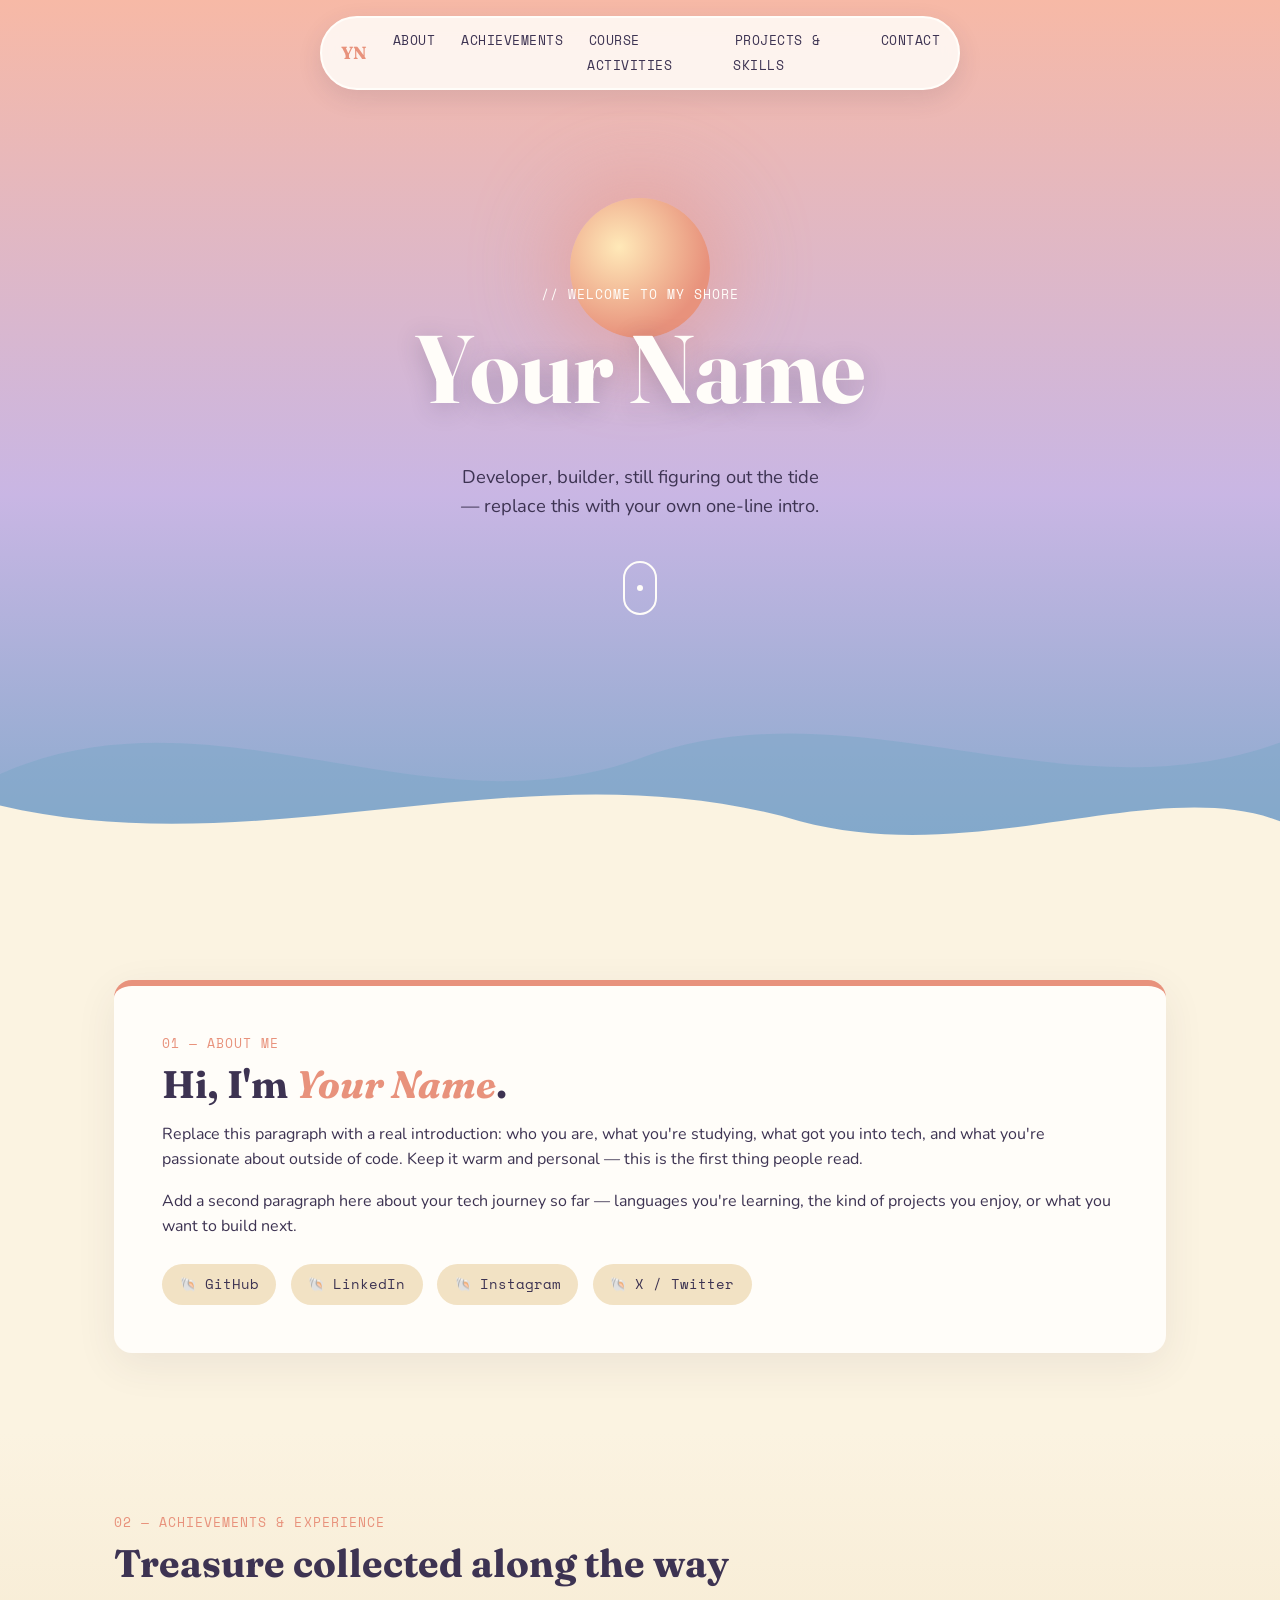
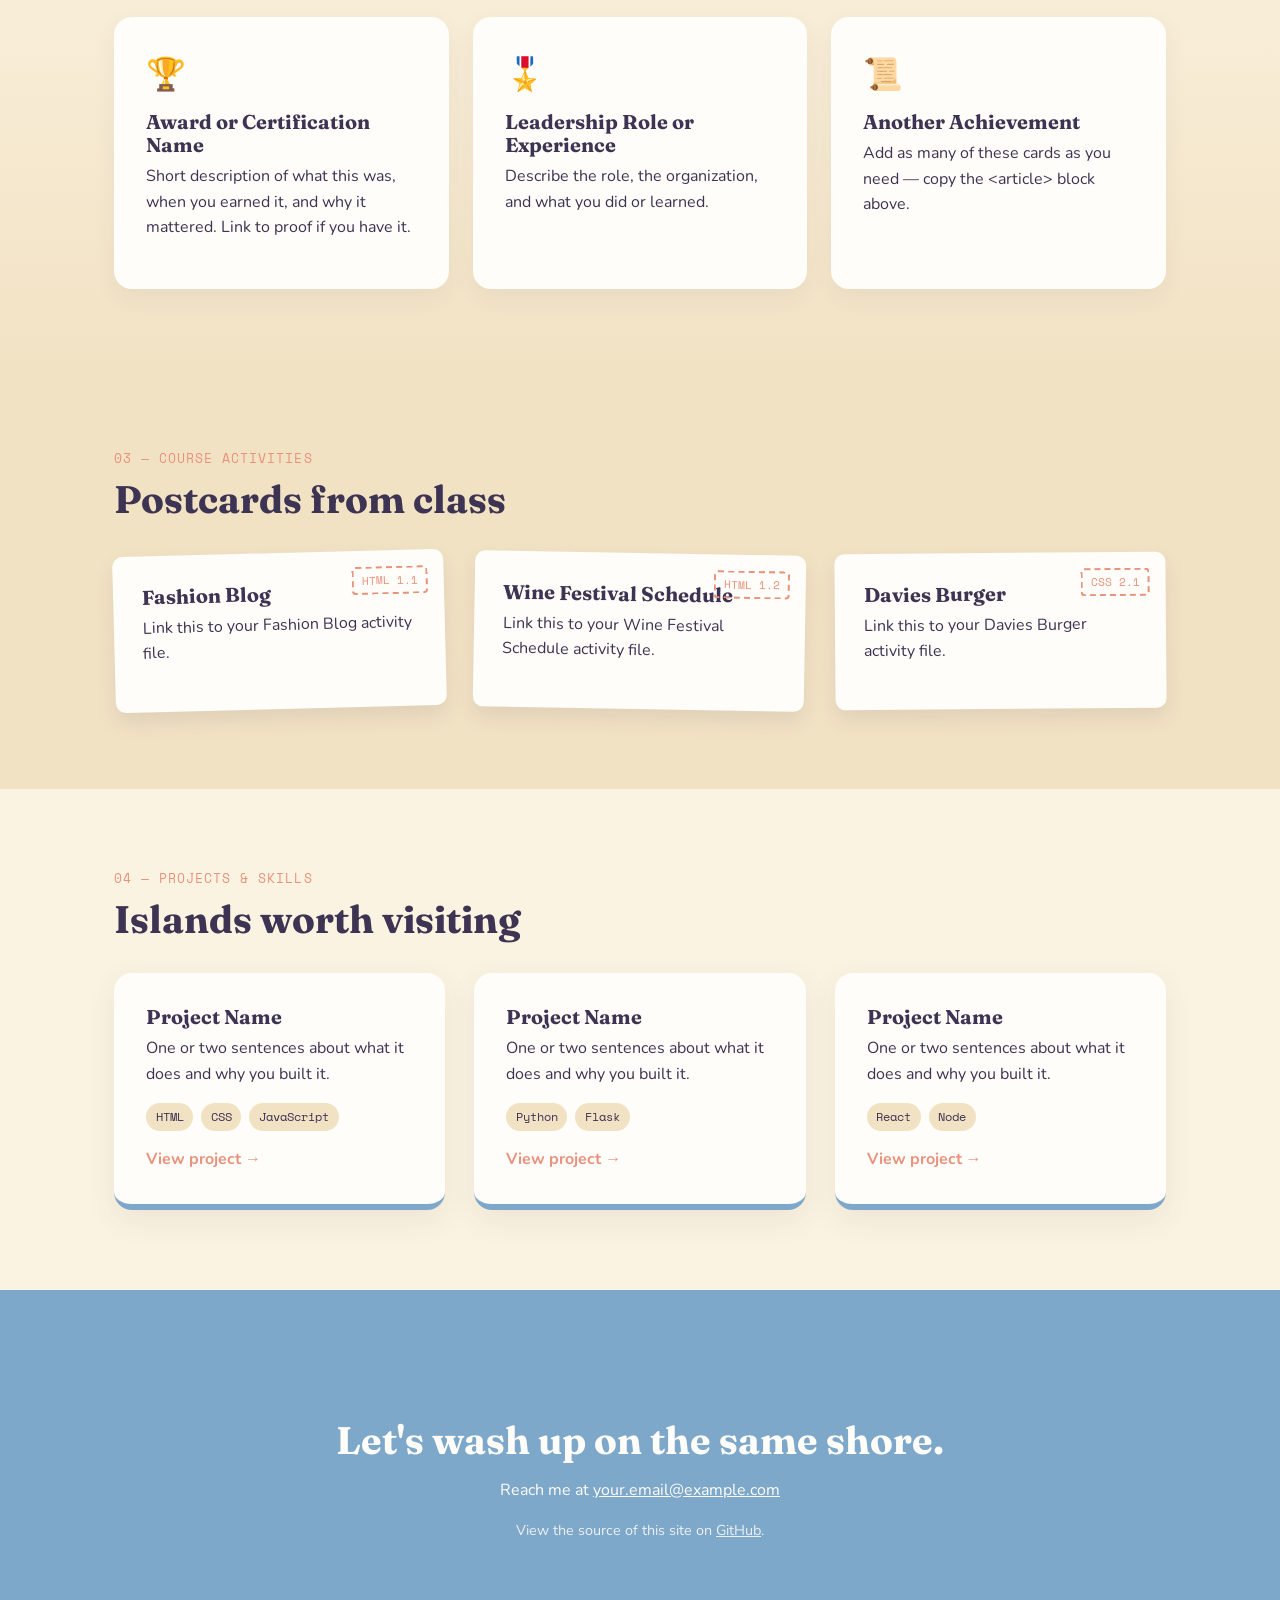
==== Portfolio/index.html @ a351624a "Portfolio" ====
<!DOCTYPE html>
<html lang="en">
<head>
<meta charset="UTF-8">
<meta name="viewport" content="width=device-width, initial-scale=1.0">
<title>Your Name — Portfolio</title>
<link rel="preconnect" href="https://fonts.googleapis.com">
<link rel="preconnect" href="https://fonts.gstatic.com" crossorigin>
<link href="https://fonts.googleapis.com/css2?family=Fraunces:ital,opsz,wght@0,9..144,400;0,9..144,600;0,9..144,700;1,9..144,500&family=Nunito:wght@400;600;700&family=Space+Mono:wght@400;700&display=swap" rel="stylesheet">
<link rel="stylesheet" href="style.css">
</head>
<body>

  <!-- ===== NAV ===== -->
  <nav class="lifebuoy-nav" aria-label="Main navigation">
    <a href="#hero" class="nav-logo">YN</a>
    <button class="nav-toggle" id="navToggle" aria-expanded="false" aria-controls="navLinks" aria-label="Toggle menu">
      <span></span><span></span><span></span>
    </button>
    <ul class="nav-links" id="navLinks">
      <li><a href="#about">About</a></li>
      <li><a href="#achievements">Achievements</a></li>
      <li><a href="#activities">Course Activities</a></li>
      <li><a href="#projects">Projects &amp; Skills</a></li>
      <li><a href="#contact">Contact</a></li>
    </ul>
  </nav>

  <!-- ===== HERO ===== -->
  <header id="hero" class="hero">
    <div class="sky-layer"></div>
    <svg class="horizon horizon--far" viewBox="0 0 1440 200" preserveAspectRatio="none" aria-hidden="true">
      <path d="M0,120 C240,60 480,160 720,110 C960,60 1200,150 1440,100 L1440,200 L0,200 Z"></path>
    </svg>
    <svg class="horizon horizon--near" viewBox="0 0 1440 200" preserveAspectRatio="none" aria-hidden="true">
      <path d="M0,140 C300,180 600,100 900,150 C1100,180 1300,120 1440,150 L1440,200 L0,200 Z"></path>
    </svg>
    <div class="sun"></div>
    <div class="hero-content">
      <p class="eyebrow">// welcome to my shore</p>
      <h1 class="hero-title">Your Name</h1>
      <p class="hero-tagline">Developer, builder, still figuring out the tide — replace this with your own one-line intro.</p>
      <a href="#about" class="scroll-cue" aria-label="Scroll to About section">
        <span class="scroll-cue-dot"></span>
      </a>
    </div>
  </header>

  <main>

    <!-- ===== ABOUT ===== -->
    <section id="about" class="section section--hut">
      <div class="section-inner about-grid">
        <div class="hut-card">
          <p class="eyebrow">01 — About Me</p>
          <h2>Hi, I'm <span class="highlight">Your Name</span>.</h2>
          <p>
            Replace this paragraph with a real introduction: who you are, what you're
            studying, what got you into tech, and what you're passionate about outside
            of code. Keep it warm and personal — this is the first thing people read.
          </p>
          <p>
            Add a second paragraph here about your tech journey so far — languages
            you're learning, the kind of projects you enjoy, or what you want to build next.
          </p>
          <div class="shell-links">
            <a href="https://github.com/your-username" class="shell-link" target="_blank" rel="noopener">
              <span class="shell-icon">🐚</span> GitHub
            </a>
            <a href="https://linkedin.com/in/your-username" class="shell-link" target="_blank" rel="noopener">
              <span class="shell-icon">🐚</span> LinkedIn
            </a>
            <a href="#" class="shell-link" target="_blank" rel="noopener">
              <span class="shell-icon">🐚</span> Instagram
            </a>
            <a href="#" class="shell-link" target="_blank" rel="noopener">
              <span class="shell-icon">🐚</span> X / Twitter
            </a>
          </div>
        </div>
      </div>
    </section>

    <!-- ===== ACHIEVEMENTS ===== -->
    <section id="achievements" class="section section--chest">
      <div class="section-inner">
        <p class="eyebrow">02 — Achievements &amp; Experience</p>
        <h2>Treasure collected along the way</h2>
        <div class="chest-grid">
          <article class="chest-card">
            <span class="chest-icon">🏆</span>
            <h3>Award or Certification Name</h3>
            <p>Short description of what this was, when you earned it, and why it mattered. Link to proof if you have it.</p>
          </article>
          <article class="chest-card">
            <span class="chest-icon">🎖️</span>
            <h3>Leadership Role or Experience</h3>
            <p>Describe the role, the organization, and what you did or learned.</p>
          </article>
          <article class="chest-card">
            <span class="chest-icon">📜</span>
            <h3>Another Achievement</h3>
            <p>Add as many of these cards as you need — copy the &lt;article&gt; block above.</p>
          </article>
        </div>
      </div>
    </section>

    <!-- ===== COURSE ACTIVITIES ===== -->
    <section id="activities" class="section section--postcards">
      <div class="section-inner">
        <p class="eyebrow">03 — Course Activities</p>
        <h2>Postcards from class</h2>
        <div class="postcard-row">
          <a href="#" class="postcard">
            <span class="postcard-stamp">HTML 1.1</span>
            <h3>Fashion Blog</h3>
            <p>Link this to your Fashion Blog activity file.</p>
          </a>
          <a href="#" class="postcard">
            <span class="postcard-stamp">HTML 1.2</span>
            <h3>Wine Festival Schedule</h3>
            <p>Link this to your Wine Festival Schedule activity file.</p>
          </a>
          <a href="#" class="postcard">
            <span class="postcard-stamp">CSS 2.1</span>
            <h3>Davies Burger</h3>
            <p>Link this to your Davies Burger activity file.</p>
          </a>
        </div>
      </div>
    </section>

    <!-- ===== PROJECTS & SKILLS ===== -->
    <section id="projects" class="section section--islands">
      <div class="section-inner">
        <p class="eyebrow">04 — Projects &amp; Skills</p>
        <h2>Islands worth visiting</h2>
        <div class="island-grid">
          <article class="island-card">
            <h3>Project Name</h3>
            <p>One or two sentences about what it does and why you built it.</p>
            <div class="skill-tags">
              <span>HTML</span><span>CSS</span><span>JavaScript</span>
            </div>
            <a href="#" class="island-link">View project →</a>
          </article>
          <article class="island-card">
            <h3>Project Name</h3>
            <p>One or two sentences about what it does and why you built it.</p>
            <div class="skill-tags">
              <span>Python</span><span>Flask</span>
            </div>
            <a href="#" class="island-link">View project →</a>
          </article>
          <article class="island-card">
            <h3>Project Name</h3>
            <p>One or two sentences about what it does and why you built it.</p>
            <div class="skill-tags">
              <span>React</span><span>Node</span>
            </div>
            <a href="#" class="island-link">View project →</a>
          </article>
        </div>
      </div>
    </section>

  </main>

  <!-- ===== FOOTER / CONTACT ===== -->
  <footer id="contact" class="shoreline">
    <svg class="horizon horizon--foot" viewBox="0 0 1440 200" preserveAspectRatio="none" aria-hidden="true">
      <path d="M0,80 C300,140 700,40 1000,90 C1200,120 1300,70 1440,90 L1440,200 L0,200 Z"></path>
    </svg>
    <div class="shoreline-content">
      <h2>Let's wash up on the same shore.</h2>
      <p>Reach me at <a href="mailto:your.email@example.com">your.email@example.com</a></p>
      <p class="repo-note">
        View the source of this site on
        <a href="https://github.com/your-username/your-username.github.io" target="_blank" rel="noopener">GitHub</a>.
      </p>
    </div>
  </footer>

  <script src="script.js"></script>
</body>
</html>
---- Portfolio/style.css ----
/* ===================================================
   TOKENS
=================================================== */
:root {
    --peach: #F7B9A6;
    --lavender: #C9B6E4;
    --blue: #7EA8C9;
    --plum: #3D3352;
    --sand: #F2E2C4;
    --sand-light: #FBF3E1;
    --coral: #E8927C;
    --white: #FFFDF9;
  
    --font-display: "Fraunces", serif;
    --font-body: "Nunito", sans-serif;
    --font-mono: "Space Mono", monospace;
  
    --radius: 18px;
    --max-width: 1100px;
  }
  
  * { box-sizing: border-box; }
  
  html { scroll-behavior: smooth; }
  
  @media (prefers-reduced-motion: reduce) {
    html { scroll-behavior: auto; }
    * { animation-duration: 0.01ms !important; animation-iteration-count: 1 !important; transition-duration: 0.01ms !important; }
  }
  
  body {
    margin: 0;
    font-family: var(--font-body);
    color: var(--plum);
    background: var(--sand-light);
    line-height: 1.6;
  }
  
  h1, h2, h3 {
    font-family: var(--font-display);
    margin: 0 0 0.4em;
    line-height: 1.15;
  }
  
  h2 { font-size: clamp(1.8rem, 3vw, 2.6rem); }
  h3 { font-size: 1.25rem; }
  
  p { margin: 0 0 1em; }
  
  a { color: inherit; text-decoration: none; }
  
  .eyebrow {
    font-family: var(--font-mono);
    font-size: 0.8rem;
    letter-spacing: 0.08em;
    text-transform: uppercase;
    color: var(--coral);
    margin-bottom: 0.6em;
  }
  
  .section-inner {
    max-width: var(--max-width);
    margin: 0 auto;
    padding: 5rem 1.5rem;
  }
  
  .highlight { color: var(--coral); font-style: italic; }
  
  /* ===================================================
     NAV — the "lifebuoy"
  =================================================== */
  .lifebuoy-nav {
    position: fixed;
    top: 1rem;
    left: 50%;
    transform: translateX(-50%);
    z-index: 100;
    display: flex;
    align-items: center;
    gap: 1.5rem;
    background: rgba(255, 253, 249, 0.85);
    backdrop-filter: blur(8px);
    border: 2px solid var(--white);
    border-radius: 999px;
    padding: 0.6rem 1rem 0.6rem 1.2rem;
    box-shadow: 0 8px 24px rgba(61, 51, 82, 0.12);
  }
  
  .nav-logo {
    font-family: var(--font-display);
    font-weight: 700;
    color: var(--coral);
    font-size: 1.1rem;
  }
  
  .nav-links {
    list-style: none;
    display: flex;
    gap: 1.4rem;
    margin: 0;
    padding: 0;
  }
  
  .nav-links a {
    font-family: var(--font-mono);
    font-size: 0.82rem;
    text-transform: uppercase;
    letter-spacing: 0.04em;
    padding: 0.3rem 0.1rem;
    border-bottom: 2px solid transparent;
    transition: border-color 0.2s ease, color 0.2s ease;
  }
  
  .nav-links a:hover,
  .nav-links a:focus-visible {
    color: var(--coral);
    border-color: var(--coral);
  }
  
  .nav-toggle {
    display: none;
    flex-direction: column;
    gap: 4px;
    background: none;
    border: none;
    cursor: pointer;
    padding: 6px;
  }
  
  .nav-toggle span {
    width: 20px;
    height: 2px;
    background: var(--plum);
    border-radius: 2px;
  }
  
  /* ===================================================
     HERO — sunset sky
  =================================================== */
  .hero {
    position: relative;
    min-height: 100vh;
    display: flex;
    align-items: center;
    justify-content: center;
    overflow: hidden;
  }
  
  .sky-layer {
    position: absolute;
    inset: 0;
    background: linear-gradient(
      to bottom,
      var(--peach) 0%,
      var(--lavender) 55%,
      var(--blue) 100%
    );
    background-attachment: fixed;
    z-index: -3;
  }
  
  .sun {
    position: absolute;
    top: 22%;
    left: 50%;
    transform: translateX(-50%);
    width: 140px;
    height: 140px;
    border-radius: 50%;
    background: radial-gradient(circle at 35% 35%, #FFE9B8, var(--coral) 70%);
    box-shadow: 0 0 80px 20px rgba(232, 146, 124, 0.45);
    z-index: -2;
  }
  
  .horizon {
    position: absolute;
    bottom: 0;
    left: 0;
    width: 100%;
    height: 35%;
    z-index: -1;
  }
  
  .horizon--far path { fill: rgba(126, 168, 201, 0.55); }
  .horizon--near path { fill: var(--sand-light); }
  
  .hero-content {
    position: relative;
    z-index: 1;
    text-align: center;
    padding: 0 1.5rem;
  }
  
  .hero-title {
    font-size: clamp(3rem, 9vw, 6rem);
    color: var(--white);
    text-shadow: 0 4px 24px rgba(61, 51, 82, 0.25);
  }
  
  .hero-tagline {
    font-size: 1.15rem;
    max-width: 34ch;
    margin: 0 auto 2.5rem;
    color: var(--plum);
  }
  
  .hero .eyebrow { color: var(--white); }
  
  .scroll-cue {
    display: inline-flex;
    align-items: center;
    justify-content: center;
    width: 34px;
    height: 54px;
    border: 2px solid var(--white);
    border-radius: 999px;
  }
  
  .scroll-cue-dot {
    width: 6px;
    height: 6px;
    background: var(--white);
    border-radius: 50%;
    animation: bob 1.8s ease-in-out infinite;
  }
  
  @keyframes bob {
    0%, 100% { transform: translateY(-10px); opacity: 1; }
    50% { transform: translateY(10px); opacity: 0.4; }
  }
  
  /* ===================================================
     ABOUT — beach hut
  =================================================== */
  .section--hut { background: var(--sand-light); }
  
  .hut-card {
    background: var(--white);
    border-radius: var(--radius);
    padding: 3rem;
    box-shadow: 0 12px 40px rgba(61, 51, 82, 0.08);
    border-top: 6px solid var(--coral);
  }
  
  .shell-links {
    display: flex;
    flex-wrap: wrap;
    gap: 0.9rem;
    margin-top: 1.5rem;
  }
  
  .shell-link {
    display: inline-flex;
    align-items: center;
    gap: 0.5rem;
    background: var(--sand);
    padding: 0.6rem 1.1rem;
    border-radius: 999px;
    font-family: var(--font-mono);
    font-size: 0.85rem;
    transition: transform 0.2s ease, background 0.2s ease;
  }
  
  .shell-link:hover,
  .shell-link:focus-visible {
    background: var(--peach);
    transform: translateY(-3px) rotate(-2deg);
  }
  
  /* ===================================================
     ACHIEVEMENTS — treasure chest
  =================================================== */
  .section--chest {
    background: linear-gradient(to bottom, var(--sand-light), var(--sand));
  }
  
  .chest-grid {
    display: grid;
    grid-template-columns: repeat(auto-fit, minmax(240px, 1fr));
    gap: 1.5rem;
    margin-top: 2rem;
  }
  
  .chest-card {
    background: var(--white);
    border-radius: var(--radius);
    padding: 2rem;
    text-align: left;
    box-shadow: 0 8px 24px rgba(61, 51, 82, 0.06);
    transition: transform 0.25s ease, box-shadow 0.25s ease;
  }
  
  .chest-card:hover {
    transform: translateY(-6px);
    box-shadow: 0 16px 32px rgba(61, 51, 82, 0.12);
  }
  
  .chest-icon { font-size: 2rem; display: block; margin-bottom: 0.6rem; }
  
  /* ===================================================
     COURSE ACTIVITIES — postcards
  =================================================== */
  .section--postcards { background: var(--sand); }
  
  .postcard-row {
    display: grid;
    grid-template-columns: repeat(auto-fit, minmax(220px, 1fr));
    gap: 1.8rem;
    margin-top: 2rem;
  }
  
  .postcard {
    position: relative;
    display: block;
    background: var(--white);
    border-radius: 10px;
    padding: 1.8rem;
    box-shadow: 0 10px 20px rgba(61, 51, 82, 0.1);
    transform: rotate(-1.5deg);
    transition: transform 0.25s ease;
  }
  
  .postcard:nth-child(2) { transform: rotate(1deg); }
  .postcard:nth-child(3) { transform: rotate(-0.5deg); }
  
  .postcard:hover,
  .postcard:focus-visible {
    transform: rotate(0deg) translateY(-4px);
  }
  
  .postcard-stamp {
    position: absolute;
    top: 1rem;
    right: 1rem;
    font-family: var(--font-mono);
    font-size: 0.7rem;
    border: 2px dashed var(--coral);
    color: var(--coral);
    padding: 0.2rem 0.5rem;
    border-radius: 4px;
  }
  
  /* ===================================================
     PROJECTS — islands
  =================================================== */
  .section--islands { background: var(--sand-light); }
  
  .island-grid {
    display: grid;
    grid-template-columns: repeat(auto-fit, minmax(260px, 1fr));
    gap: 1.8rem;
    margin-top: 2rem;
  }
  
  .island-card {
    background: var(--white);
    border-radius: 50% / 12%;
    border-radius: var(--radius);
    padding: 2rem;
    box-shadow: 0 10px 30px rgba(61, 51, 82, 0.08);
    border-bottom: 6px solid var(--blue);
  }
  
  .skill-tags {
    display: flex;
    flex-wrap: wrap;
    gap: 0.5rem;
    margin-bottom: 1rem;
  }
  
  .skill-tags span {
    font-family: var(--font-mono);
    font-size: 0.75rem;
    background: var(--sand);
    padding: 0.25rem 0.6rem;
    border-radius: 999px;
  }
  
  .island-link {
    font-weight: 700;
    color: var(--coral);
  }
  
  /* ===================================================
     FOOTER — shoreline
  =================================================== */
  .shoreline {
    position: relative;
    background: var(--blue);
    color: var(--white);
    padding-top: 6rem;
    text-align: center;
    overflow: hidden;
  }
  
  .horizon--foot path { fill: var(--sand-light); }
  .horizon--foot { top: 0; bottom: auto; height: 30%; }
  
  .shoreline-content {
    position: relative;
    z-index: 1;
    padding: 2rem 1.5rem 4rem;
  }
  
  .shoreline a { text-decoration: underline; }
  
  .repo-note { font-size: 0.9rem; opacity: 0.85; }
  
  /* ===================================================
     RESPONSIVE
  =================================================== */
  @media (max-width: 720px) {
    .nav-toggle { display: flex; }
  
    .nav-links {
      position: absolute;
      top: calc(100% + 0.8rem);
      right: 0;
      background: var(--white);
      flex-direction: column;
      gap: 0;
      border-radius: 14px;
      box-shadow: 0 12px 30px rgba(61, 51, 82, 0.15);
      overflow: hidden;
      max-height: 0;
      transition: max-height 0.3s ease;
    }
  
    .nav-links.open { max-height: 400px; }
  
    .nav-links li { width: 100%; }
  
    .nav-links a {
      display: block;
      padding: 0.9rem 1.4rem;
      border-bottom: 1px solid var(--sand);
    }
  
    .hut-card { padding: 2rem; }
  
    .section-inner { padding: 3.5rem 1.2rem; }
  }
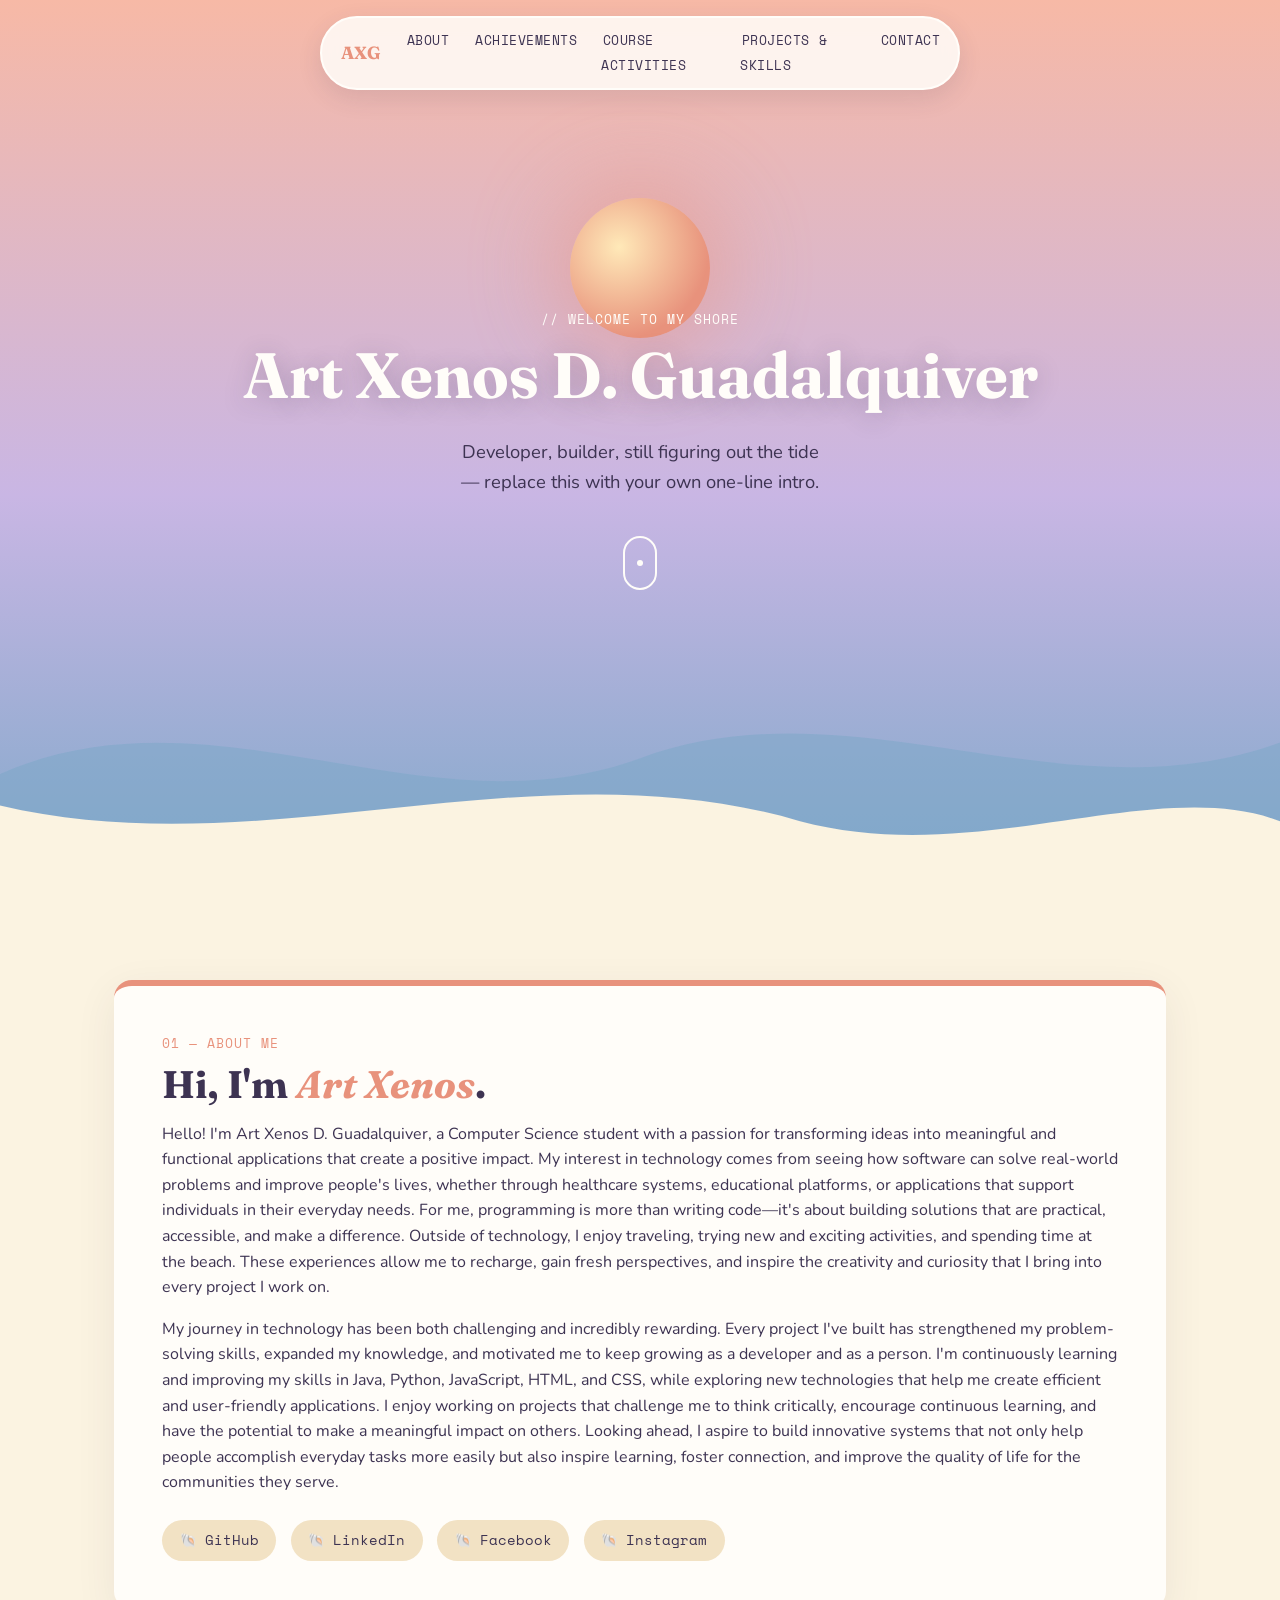
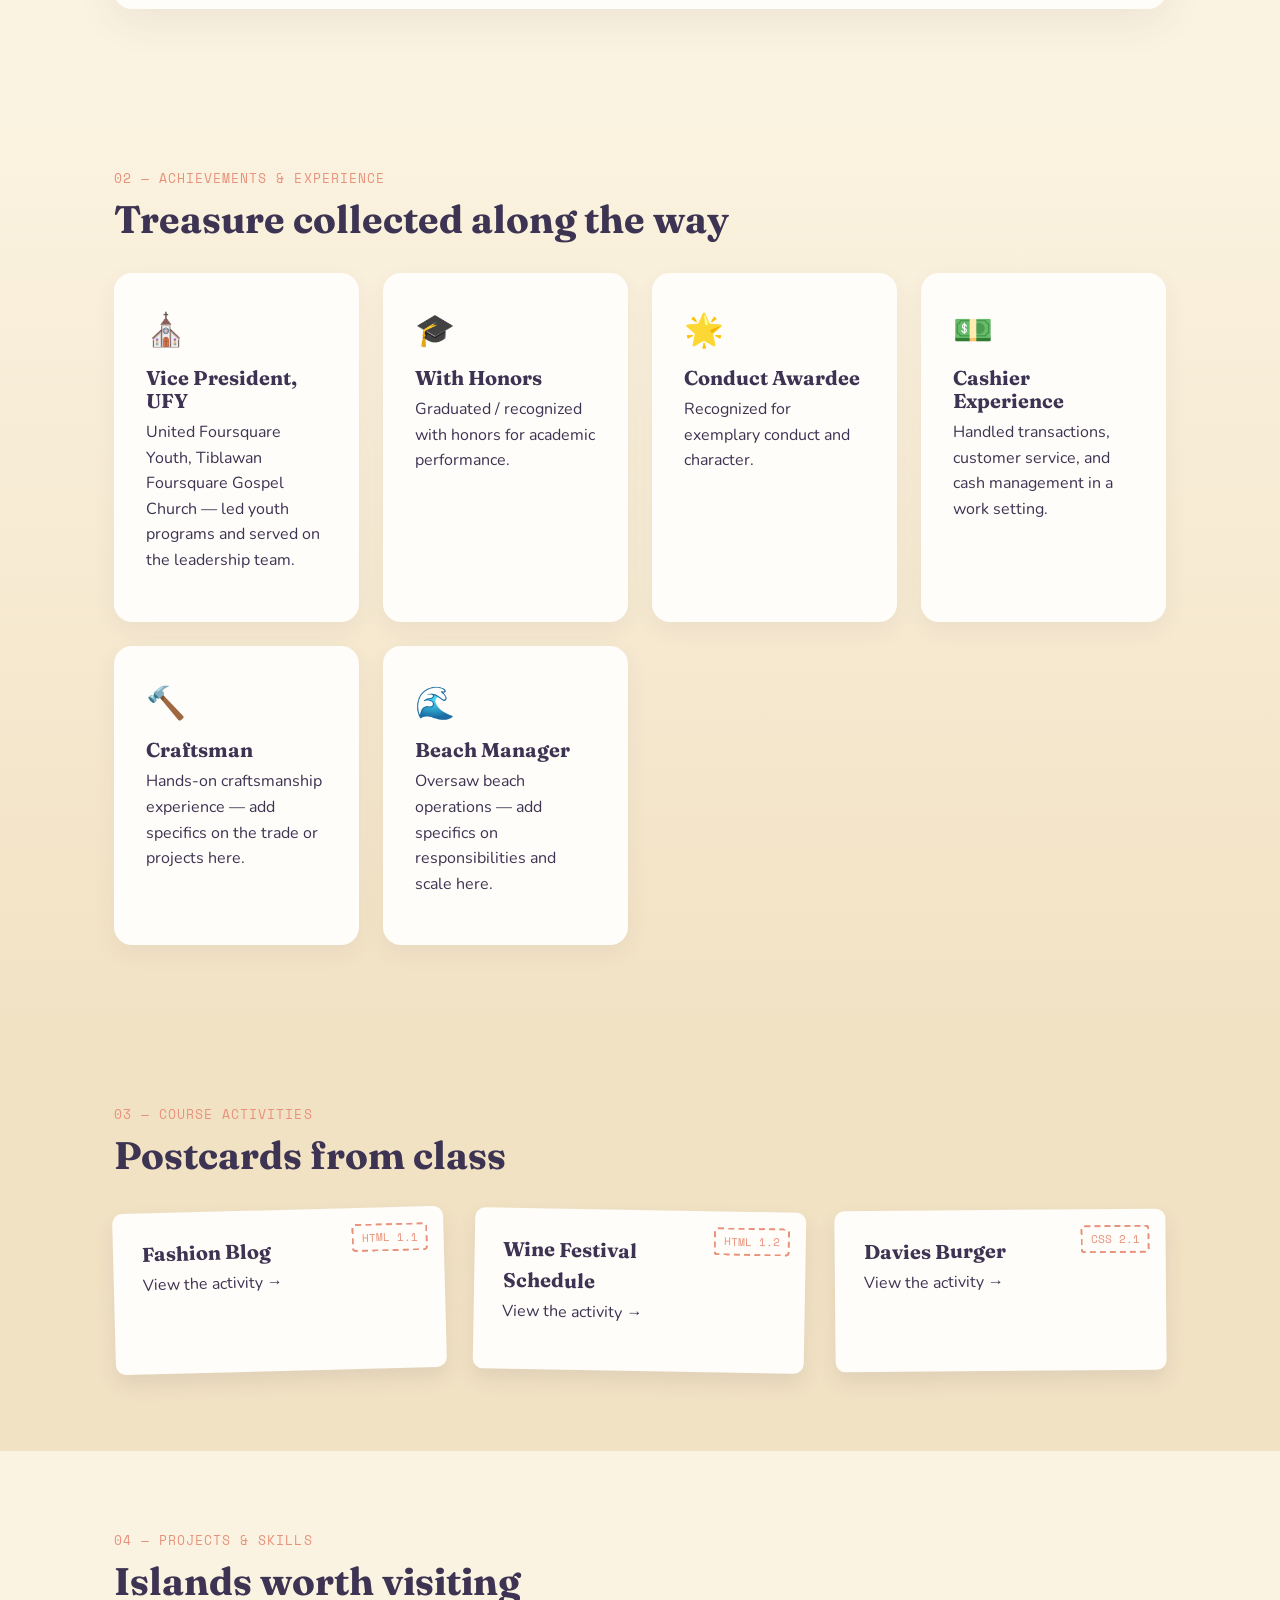
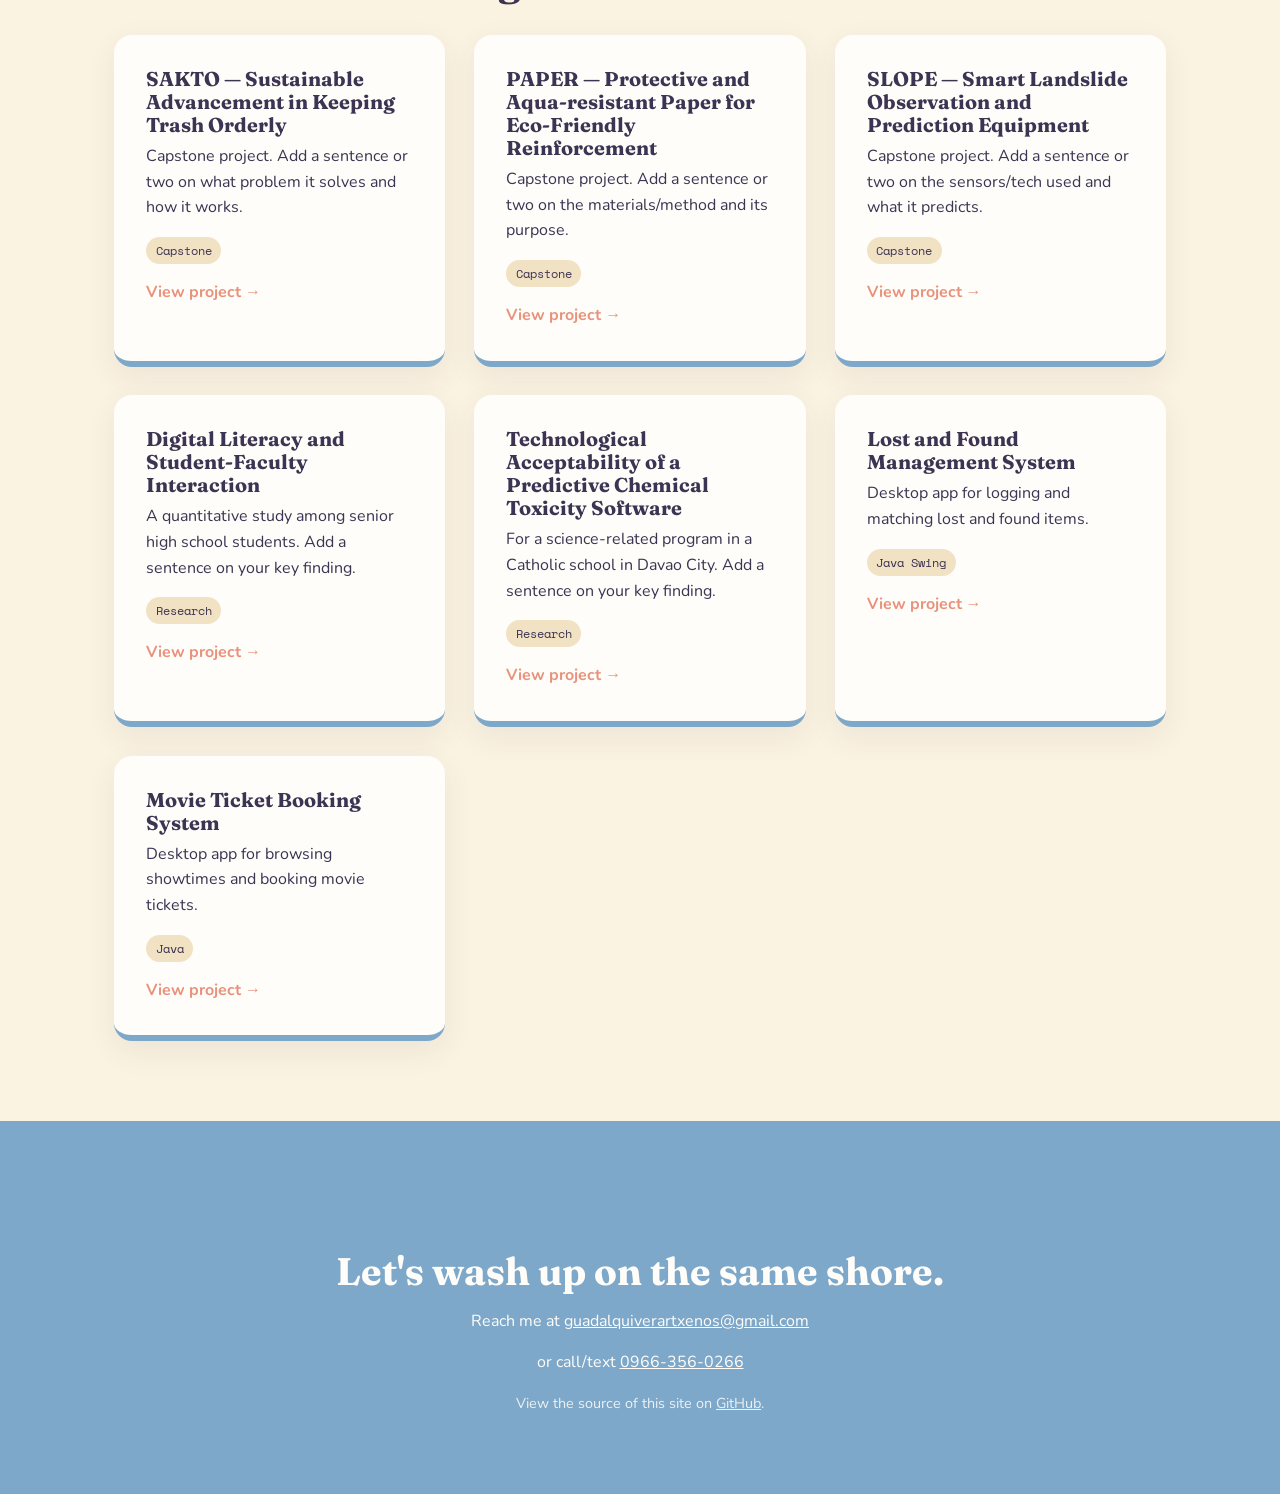
==== commit 80b7609f: "Porfolio Updated" ====
--- a/Portfolio/index.html
+++ b/Portfolio/index.html
@@ -3,7 +3,7 @@
 <head>
 <meta charset="UTF-8">
 <meta name="viewport" content="width=device-width, initial-scale=1.0">
-<title>Your Name — Portfolio</title>
+<title>Art Xenos D. Guadalquiver — Portfolio</title>
 <link rel="preconnect" href="https://fonts.googleapis.com">
 <link rel="preconnect" href="https://fonts.gstatic.com" crossorigin>
 <link href="https://fonts.googleapis.com/css2?family=Fraunces:ital,opsz,wght@0,9..144,400;0,9..144,600;0,9..144,700;1,9..144,500&family=Nunito:wght@400;600;700&family=Space+Mono:wght@400;700&display=swap" rel="stylesheet">
@@ -13,7 +13,7 @@
 
   <!-- ===== NAV ===== -->
   <nav class="lifebuoy-nav" aria-label="Main navigation">
-    <a href="#hero" class="nav-logo">YN</a>
+    <a href="#hero" class="nav-logo">AXG</a>
     <button class="nav-toggle" id="navToggle" aria-expanded="false" aria-controls="navLinks" aria-label="Toggle menu">
       <span></span><span></span><span></span>
     </button>
@@ -38,7 +38,7 @@
     <div class="sun"></div>
     <div class="hero-content">
       <p class="eyebrow">// welcome to my shore</p>
-      <h1 class="hero-title">Your Name</h1>
+      <h1 class="hero-title">Art Xenos D. Guadalquiver</h1>
       <p class="hero-tagline">Developer, builder, still figuring out the tide — replace this with your own one-line intro.</p>
       <a href="#about" class="scroll-cue" aria-label="Scroll to About section">
         <span class="scroll-cue-dot"></span>
@@ -53,28 +53,27 @@
       <div class="section-inner about-grid">
         <div class="hut-card">
           <p class="eyebrow">01 — About Me</p>
-          <h2>Hi, I'm <span class="highlight">Your Name</span>.</h2>
+          <h2>Hi, I'm <span class="highlight">Art Xenos</span>.</h2>
+          <!-- Paste your own intro paragraphs below this line -->
           <p>
-            Replace this paragraph with a real introduction: who you are, what you're
-            studying, what got you into tech, and what you're passionate about outside
-            of code. Keep it warm and personal — this is the first thing people read.
+            Hello! I'm Art Xenos D. Guadalquiver, a Computer Science student with a passion for transforming ideas into meaningful and functional applications that create a positive impact. My interest in technology comes from seeing how software can solve real-world problems and improve people's lives, whether through healthcare systems, educational platforms, or applications that support individuals in their everyday needs. For me, programming is more than writing code—it's about building solutions that are practical, accessible, and make a difference. Outside of technology, I enjoy traveling, trying new and exciting activities, and spending time at the beach. These experiences allow me to recharge, gain fresh perspectives, and inspire the creativity and curiosity that I bring into every project I work on.
           </p>
           <p>
-            Add a second paragraph here about your tech journey so far — languages
-            you're learning, the kind of projects you enjoy, or what you want to build next.
+            My journey in technology has been both challenging and incredibly rewarding. Every project I've built has strengthened my problem-solving skills, expanded my knowledge, and motivated me to keep growing as a developer and as a person. I'm continuously learning and improving my skills in Java, Python, JavaScript, HTML, and CSS, while exploring new technologies that help me create efficient and user-friendly applications. I enjoy working on projects that challenge me to think critically, encourage continuous learning, and have the potential to make a meaningful impact on others. Looking ahead, I aspire to build innovative systems that not only help people accomplish everyday tasks more easily but also inspire learning, foster connection, and improve the quality of life for the communities they serve.
           </p>
+          <!-- End of intro paragraphs -->
           <div class="shell-links">
-            <a href="https://github.com/your-username" class="shell-link" target="_blank" rel="noopener">
+            <a href="https://github.com/ArtXenos" class="shell-link" target="_blank" rel="noopener">
               <span class="shell-icon">🐚</span> GitHub
             </a>
-            <a href="https://linkedin.com/in/your-username" class="shell-link" target="_blank" rel="noopener">
+            <a href="https://www.linkedin.com/in/art-xenos-d-guadalquiver-84004a3ab/" class="shell-link" target="_blank" rel="noopener">
               <span class="shell-icon">🐚</span> LinkedIn
             </a>
-            <a href="#" class="shell-link" target="_blank" rel="noopener">
+            <a href="https://www.facebook.com/xenos.dano.guadalquiver" class="shell-link" target="_blank" rel="noopener">
+              <span class="shell-icon">🐚</span> Facebook
+            </a>
+            <a href="https://www.instagram.com/xeno_cidex/" class="shell-link" target="_blank" rel="noopener">
               <span class="shell-icon">🐚</span> Instagram
-            </a>
-            <a href="#" class="shell-link" target="_blank" rel="noopener">
-              <span class="shell-icon">🐚</span> X / Twitter
             </a>
           </div>
         </div>
@@ -88,19 +87,34 @@
         <h2>Treasure collected along the way</h2>
         <div class="chest-grid">
           <article class="chest-card">
-            <span class="chest-icon">🏆</span>
-            <h3>Award or Certification Name</h3>
-            <p>Short description of what this was, when you earned it, and why it mattered. Link to proof if you have it.</p>
-          </article>
-          <article class="chest-card">
-            <span class="chest-icon">🎖️</span>
-            <h3>Leadership Role or Experience</h3>
-            <p>Describe the role, the organization, and what you did or learned.</p>
-          </article>
-          <article class="chest-card">
-            <span class="chest-icon">📜</span>
-            <h3>Another Achievement</h3>
-            <p>Add as many of these cards as you need — copy the &lt;article&gt; block above.</p>
+            <span class="chest-icon">⛪</span>
+            <h3>Vice President, UFY</h3>
+            <p>United Foursquare Youth, Tiblawan Foursquare Gospel Church — led youth programs and served on the leadership team.</p>
+          </article>
+          <article class="chest-card">
+            <span class="chest-icon">🎓</span>
+            <h3>With Honors</h3>
+            <p>Graduated / recognized with honors for academic performance.</p>
+          </article>
+          <article class="chest-card">
+            <span class="chest-icon">🌟</span>
+            <h3>Conduct Awardee</h3>
+            <p>Recognized for exemplary conduct and character.</p>
+          </article>
+          <article class="chest-card">
+            <span class="chest-icon">💵</span>
+            <h3>Cashier Experience</h3>
+            <p>Handled transactions, customer service, and cash management in a work setting.</p>
+          </article>
+          <article class="chest-card">
+            <span class="chest-icon">🔨</span>
+            <h3>Craftsman</h3>
+            <p>Hands-on craftsmanship experience — add specifics on the trade or projects here.</p>
+          </article>
+          <article class="chest-card">
+            <span class="chest-icon">🌊</span>
+            <h3>Beach Manager</h3>
+            <p>Oversaw beach operations — add specifics on responsibilities and scale here.</p>
           </article>
         </div>
       </div>
@@ -112,20 +126,21 @@
         <p class="eyebrow">03 — Course Activities</p>
         <h2>Postcards from class</h2>
         <div class="postcard-row">
-          <a href="#" class="postcard">
+          <a href="https://artxenos.github.io/Prelim/Activity%201.1/Fashion%20Blog/index.html" class="postcard" target="_blank" rel="noopener">
             <span class="postcard-stamp">HTML 1.1</span>
             <h3>Fashion Blog</h3>
-            <p>Link this to your Fashion Blog activity file.</p>
+            <p>View the activity →</p>
           </a>
-          <a href="#" class="postcard">
+          <a href="https://artxenos.github.io/Activity%201.2/index.html" class="postcard" target="_blank" rel="noopener">
             <span class="postcard-stamp">HTML 1.2</span>
-            <h3>Wine Festival Schedule</h3>
-            <p>Link this to your Wine Festival Schedule activity file.</p>
+            <h3>Wine Festival</h3>
+            <h3>Schedule</h3>
+            <p>View the activity →</p>
           </a>
-          <a href="#" class="postcard">
+          <a href="https://artxenos.github.io/Activity%202.1/Davies-Burger/index.html" class="postcard" target="_blank" rel="noopener">
             <span class="postcard-stamp">CSS 2.1</span>
             <h3>Davies Burger</h3>
-            <p>Link this to your Davies Burger activity file.</p>
+            <p>View the activity →</p>
           </a>
         </div>
       </div>
@@ -138,27 +153,45 @@
         <h2>Islands worth visiting</h2>
         <div class="island-grid">
           <article class="island-card">
-            <h3>Project Name</h3>
-            <p>One or two sentences about what it does and why you built it.</p>
-            <div class="skill-tags">
-              <span>HTML</span><span>CSS</span><span>JavaScript</span>
-            </div>
-            <a href="#" class="island-link">View project →</a>
-          </article>
-          <article class="island-card">
-            <h3>Project Name</h3>
-            <p>One or two sentences about what it does and why you built it.</p>
-            <div class="skill-tags">
-              <span>Python</span><span>Flask</span>
-            </div>
-            <a href="#" class="island-link">View project →</a>
-          </article>
-          <article class="island-card">
-            <h3>Project Name</h3>
-            <p>One or two sentences about what it does and why you built it.</p>
-            <div class="skill-tags">
-              <span>React</span><span>Node</span>
-            </div>
+            <h3>SAKTO — Sustainable Advancement in Keeping Trash Orderly</h3>
+            <p>Capstone project. Add a sentence or two on what problem it solves and how it works.</p>
+            <div class="skill-tags"><span>Capstone</span></div>
+            <a href="#" class="island-link">View project →</a>
+          </article>
+          <article class="island-card">
+            <h3>PAPER — Protective and Aqua-resistant Paper for Eco-Friendly Reinforcement</h3>
+            <p>Capstone project. Add a sentence or two on the materials/method and its purpose.</p>
+            <div class="skill-tags"><span>Capstone</span></div>
+            <a href="#" class="island-link">View project →</a>
+          </article>
+          <article class="island-card">
+            <h3>SLOPE — Smart Landslide Observation and Prediction Equipment</h3>
+            <p>Capstone project. Add a sentence or two on the sensors/tech used and what it predicts.</p>
+            <div class="skill-tags"><span>Capstone</span></div>
+            <a href="#" class="island-link">View project →</a>
+          </article>
+          <article class="island-card">
+            <h3>Digital Literacy and Student-Faculty Interaction</h3>
+            <p>A quantitative study among senior high school students. Add a sentence on your key finding.</p>
+            <div class="skill-tags"><span>Research</span></div>
+            <a href="#" class="island-link">View project →</a>
+          </article>
+          <article class="island-card">
+            <h3>Technological Acceptability of a Predictive Chemical Toxicity Software</h3>
+            <p>For a science-related program in a Catholic school in Davao City. Add a sentence on your key finding.</p>
+            <div class="skill-tags"><span>Research</span></div>
+            <a href="#" class="island-link">View project →</a>
+          </article>
+          <article class="island-card">
+            <h3>Lost and Found Management System</h3>
+            <p>Desktop app for logging and matching lost and found items.</p>
+            <div class="skill-tags"><span>Java Swing</span></div>
+            <a href="#" class="island-link">View project →</a>
+          </article>
+          <article class="island-card">
+            <h3>Movie Ticket Booking System</h3>
+            <p>Desktop app for browsing showtimes and booking movie tickets.</p>
+            <div class="skill-tags"><span>Java</span></div>
             <a href="#" class="island-link">View project →</a>
           </article>
         </div>
@@ -174,10 +207,11 @@
     </svg>
     <div class="shoreline-content">
       <h2>Let's wash up on the same shore.</h2>
-      <p>Reach me at <a href="mailto:your.email@example.com">your.email@example.com</a></p>
+      <p>Reach me at <a href="mailto:guadalquiverartxenos@gmail.com">guadalquiverartxenos@gmail.com</a></p>
+      <p>or call/text <a href="tel:+639663560266">0966-356-0266</a></p>
       <p class="repo-note">
         View the source of this site on
-        <a href="https://github.com/your-username/your-username.github.io" target="_blank" rel="noopener">GitHub</a>.
+        <a href="https://github.com/ArtXenos/ArtXenos.github.io" target="_blank" rel="noopener">GitHub</a>.
       </p>
     </div>
   </footer>
--- a/Portfolio/style.css
+++ b/Portfolio/style.css
@@ -192,7 +192,7 @@
   }
   
   .hero-title {
-    font-size: clamp(3rem, 9vw, 6rem);
+    font-size: clamp(2rem, 7vw, 4rem);
     color: var(--white);
     text-shadow: 0 4px 24px rgba(61, 51, 82, 0.25);
   }
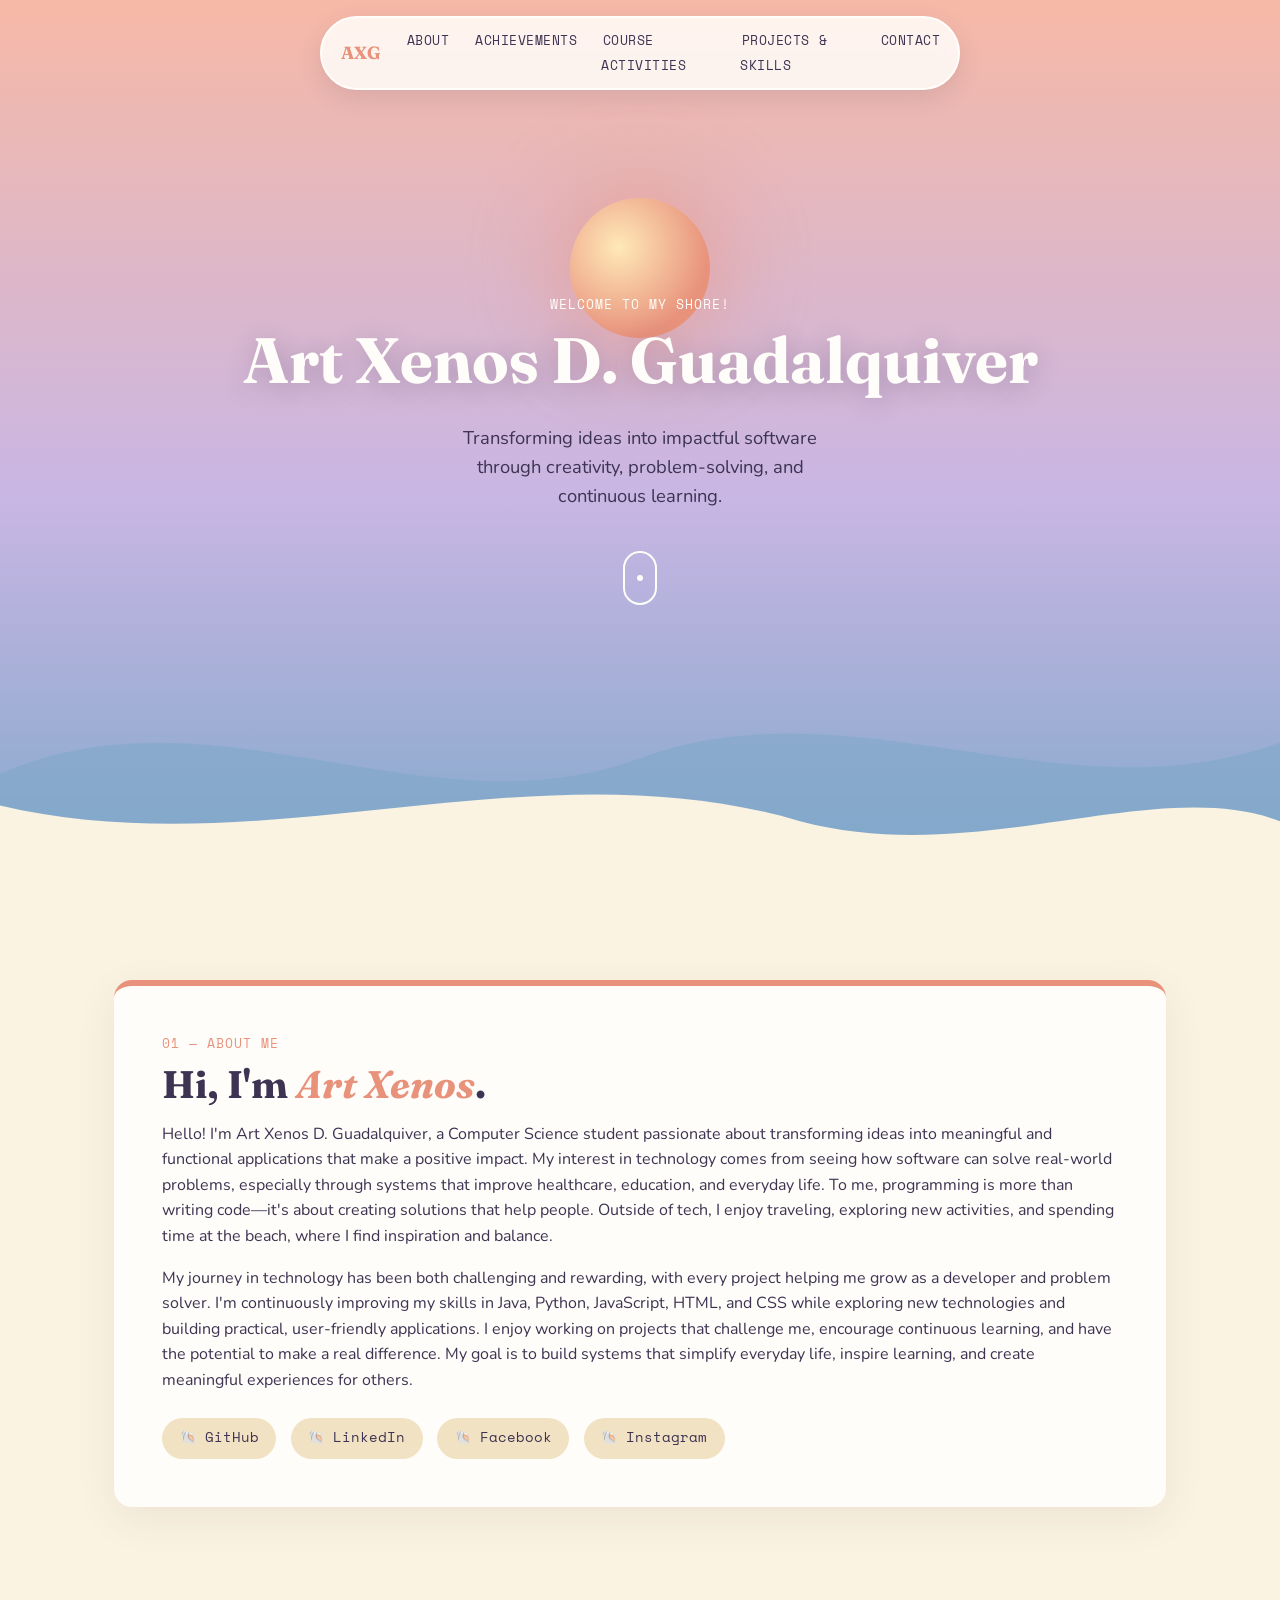
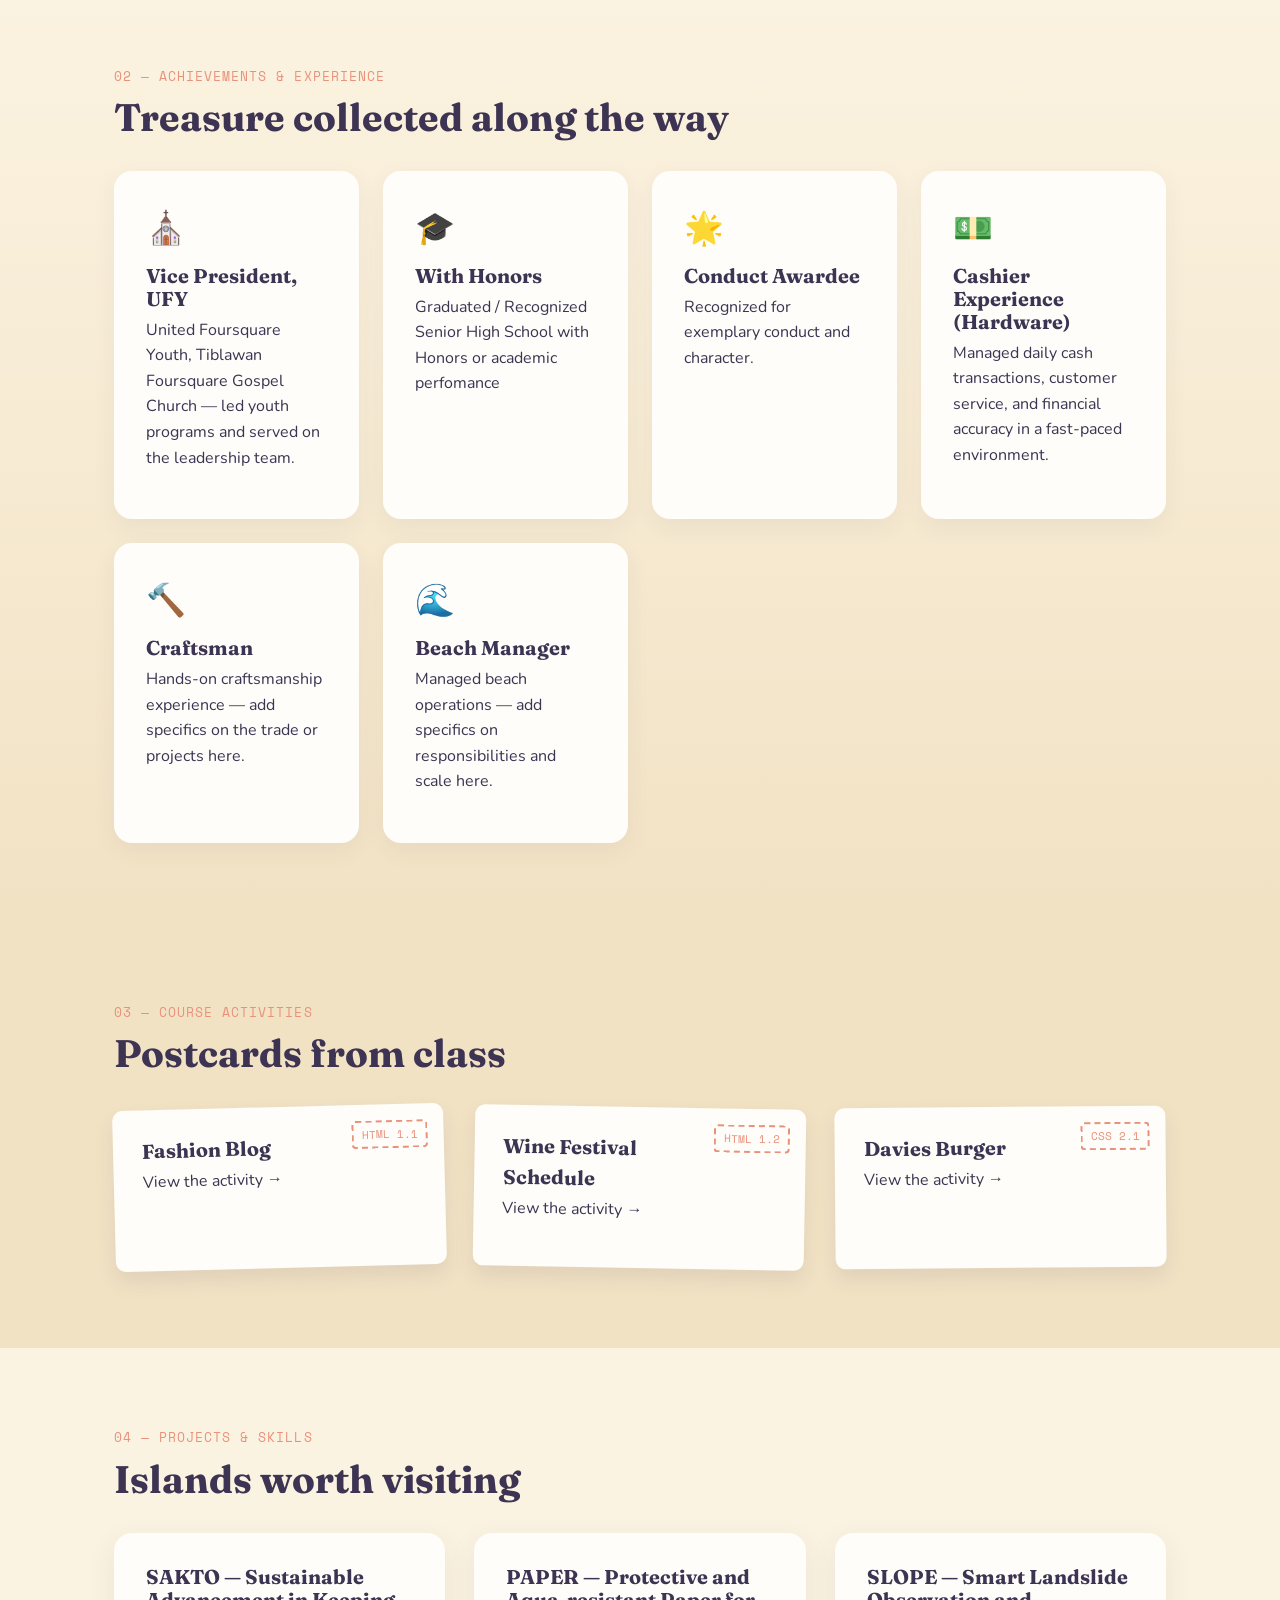
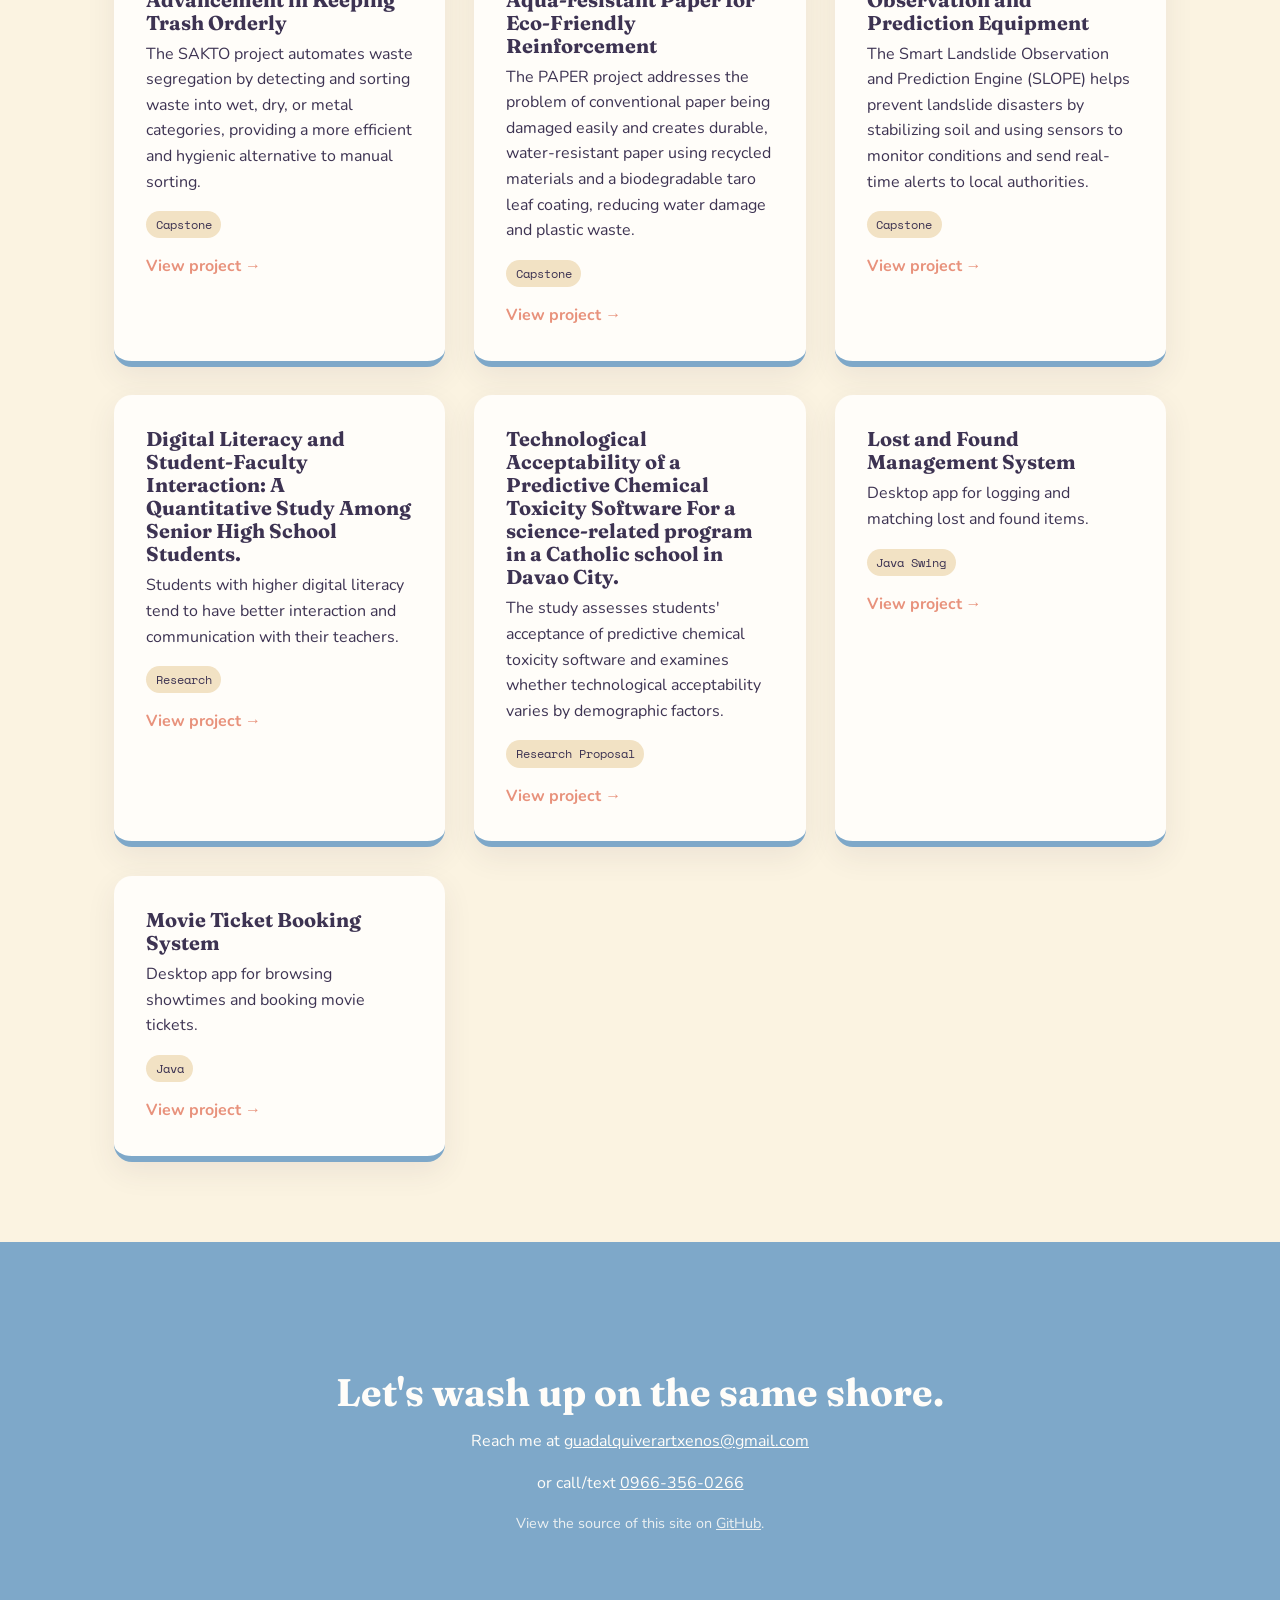
==== commit 34646a71: "Updated" ====
--- a/Portfolio/index.html
+++ b/Portfolio/index.html
@@ -37,9 +37,9 @@
     </svg>
     <div class="sun"></div>
     <div class="hero-content">
-      <p class="eyebrow">// welcome to my shore</p>
+      <p class="eyebrow">Welcome to my shore!</p>
       <h1 class="hero-title">Art Xenos D. Guadalquiver</h1>
-      <p class="hero-tagline">Developer, builder, still figuring out the tide — replace this with your own one-line intro.</p>
+      <p class="hero-tagline">Transforming ideas into impactful software through creativity, problem-solving, and continuous learning.</p>
       <a href="#about" class="scroll-cue" aria-label="Scroll to About section">
         <span class="scroll-cue-dot"></span>
       </a>
@@ -56,11 +56,9 @@
           <h2>Hi, I'm <span class="highlight">Art Xenos</span>.</h2>
           <!-- Paste your own intro paragraphs below this line -->
           <p>
-            Hello! I'm Art Xenos D. Guadalquiver, a Computer Science student with a passion for transforming ideas into meaningful and functional applications that create a positive impact. My interest in technology comes from seeing how software can solve real-world problems and improve people's lives, whether through healthcare systems, educational platforms, or applications that support individuals in their everyday needs. For me, programming is more than writing code—it's about building solutions that are practical, accessible, and make a difference. Outside of technology, I enjoy traveling, trying new and exciting activities, and spending time at the beach. These experiences allow me to recharge, gain fresh perspectives, and inspire the creativity and curiosity that I bring into every project I work on.
-          </p>
+            Hello! I'm Art Xenos D. Guadalquiver, a Computer Science student passionate about transforming ideas into meaningful and functional applications that make a positive impact. My interest in technology comes from seeing how software can solve real-world problems, especially through systems that improve healthcare, education, and everyday life. To me, programming is more than writing code—it's about creating solutions that help people. Outside of tech, I enjoy traveling, exploring new activities, and spending time at the beach, where I find inspiration and balance.          </p>
           <p>
-            My journey in technology has been both challenging and incredibly rewarding. Every project I've built has strengthened my problem-solving skills, expanded my knowledge, and motivated me to keep growing as a developer and as a person. I'm continuously learning and improving my skills in Java, Python, JavaScript, HTML, and CSS, while exploring new technologies that help me create efficient and user-friendly applications. I enjoy working on projects that challenge me to think critically, encourage continuous learning, and have the potential to make a meaningful impact on others. Looking ahead, I aspire to build innovative systems that not only help people accomplish everyday tasks more easily but also inspire learning, foster connection, and improve the quality of life for the communities they serve.
-          </p>
+            My journey in technology has been both challenging and rewarding, with every project helping me grow as a developer and problem solver. I'm continuously improving my skills in Java, Python, JavaScript, HTML, and CSS while exploring new technologies and building practical, user-friendly applications. I enjoy working on projects that challenge me, encourage continuous learning, and have the potential to make a real difference. My goal is to build systems that simplify everyday life, inspire learning, and create meaningful experiences for others.          </p>
           <!-- End of intro paragraphs -->
           <div class="shell-links">
             <a href="https://github.com/ArtXenos" class="shell-link" target="_blank" rel="noopener">
@@ -94,7 +92,7 @@
           <article class="chest-card">
             <span class="chest-icon">🎓</span>
             <h3>With Honors</h3>
-            <p>Graduated / recognized with honors for academic performance.</p>
+            <p>Graduated / Recognized Senior High School with Honors or academic perfomance</p>
           </article>
           <article class="chest-card">
             <span class="chest-icon">🌟</span>
@@ -103,8 +101,8 @@
           </article>
           <article class="chest-card">
             <span class="chest-icon">💵</span>
-            <h3>Cashier Experience</h3>
-            <p>Handled transactions, customer service, and cash management in a work setting.</p>
+            <h3>Cashier Experience (Hardware)</h3>
+            <p>Managed daily cash transactions, customer service, and financial accuracy in a fast-paced environment.</p>
           </article>
           <article class="chest-card">
             <span class="chest-icon">🔨</span>
@@ -114,7 +112,7 @@
           <article class="chest-card">
             <span class="chest-icon">🌊</span>
             <h3>Beach Manager</h3>
-            <p>Oversaw beach operations — add specifics on responsibilities and scale here.</p>
+            <p>Managed beach operations — add specifics on responsibilities and scale here.</p>
           </article>
         </div>
       </div>
@@ -154,32 +152,33 @@
         <div class="island-grid">
           <article class="island-card">
             <h3>SAKTO — Sustainable Advancement in Keeping Trash Orderly</h3>
-            <p>Capstone project. Add a sentence or two on what problem it solves and how it works.</p>
+            <p>The SAKTO project automates waste segregation by detecting and sorting waste into wet, dry, or metal categories, providing a more efficient and hygienic alternative to manual sorting.</p>
             <div class="skill-tags"><span>Capstone</span></div>
             <a href="#" class="island-link">View project →</a>
           </article>
           <article class="island-card">
             <h3>PAPER — Protective and Aqua-resistant Paper for Eco-Friendly Reinforcement</h3>
-            <p>Capstone project. Add a sentence or two on the materials/method and its purpose.</p>
+            <p>The PAPER project addresses the problem of conventional paper being damaged easily and creates durable, water-resistant paper using recycled materials and a biodegradable taro leaf coating, reducing water damage and plastic waste.</p>
             <div class="skill-tags"><span>Capstone</span></div>
             <a href="#" class="island-link">View project →</a>
           </article>
           <article class="island-card">
             <h3>SLOPE — Smart Landslide Observation and Prediction Equipment</h3>
-            <p>Capstone project. Add a sentence or two on the sensors/tech used and what it predicts.</p>
+            <p>The Smart Landslide Observation and Prediction Engine (SLOPE) helps prevent landslide disasters by stabilizing soil and using sensors to monitor conditions and send real-time alerts to local authorities.</p>
             <div class="skill-tags"><span>Capstone</span></div>
             <a href="#" class="island-link">View project →</a>
           </article>
           <article class="island-card">
-            <h3>Digital Literacy and Student-Faculty Interaction</h3>
-            <p>A quantitative study among senior high school students. Add a sentence on your key finding.</p>
+            <h3>Digital Literacy and Student-Faculty Interaction: A Quantitative Study Among Senior High School Students.</h3>
+            <p>Students with higher digital literacy tend to have better interaction and communication with their teachers.
+            </p>
             <div class="skill-tags"><span>Research</span></div>
             <a href="#" class="island-link">View project →</a>
           </article>
           <article class="island-card">
-            <h3>Technological Acceptability of a Predictive Chemical Toxicity Software</h3>
-            <p>For a science-related program in a Catholic school in Davao City. Add a sentence on your key finding.</p>
-            <div class="skill-tags"><span>Research</span></div>
+            <h3>Technological Acceptability of a Predictive Chemical Toxicity Software For a science-related program in a Catholic school in Davao City.</h3>
+            <p>The study assesses students' acceptance of predictive chemical toxicity software and examines whether technological acceptability varies by demographic factors.</p>
+            <div class="skill-tags"><span>Research Proposal</span></div>
             <a href="#" class="island-link">View project →</a>
           </article>
           <article class="island-card">
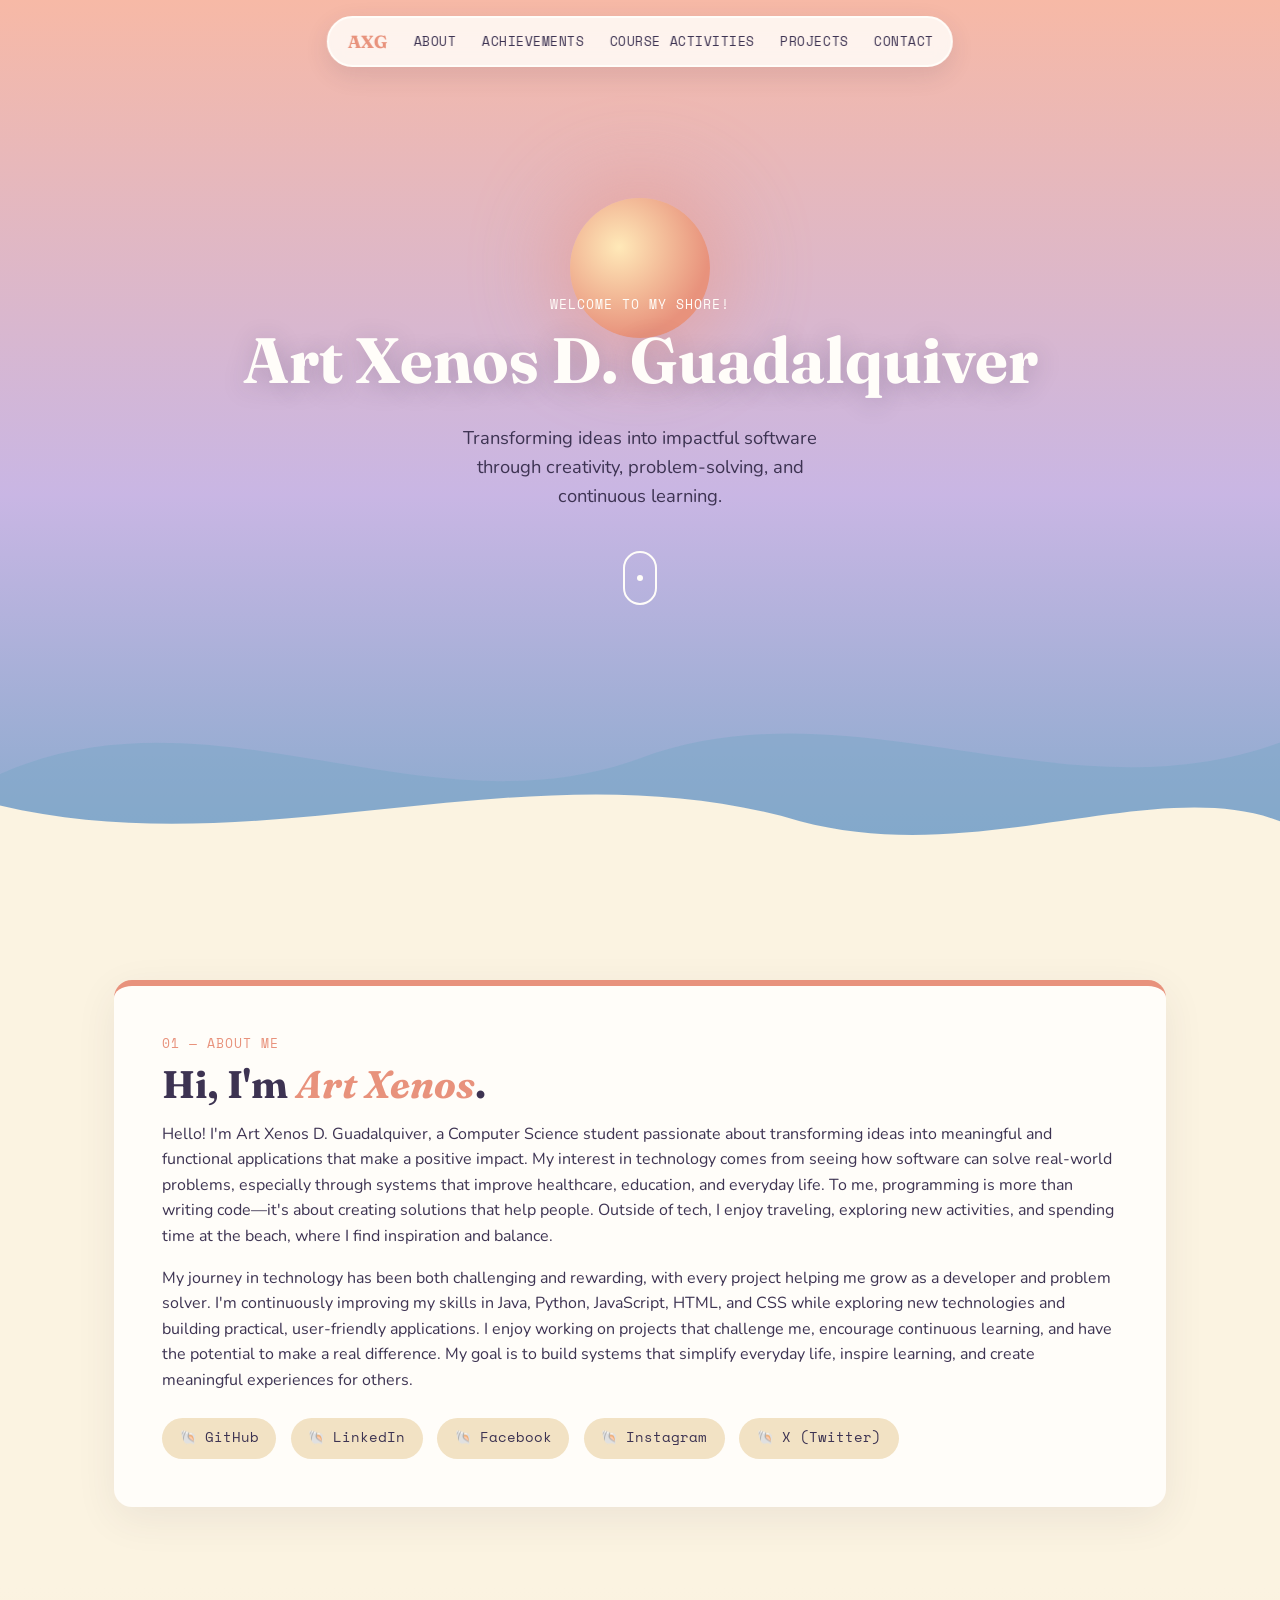
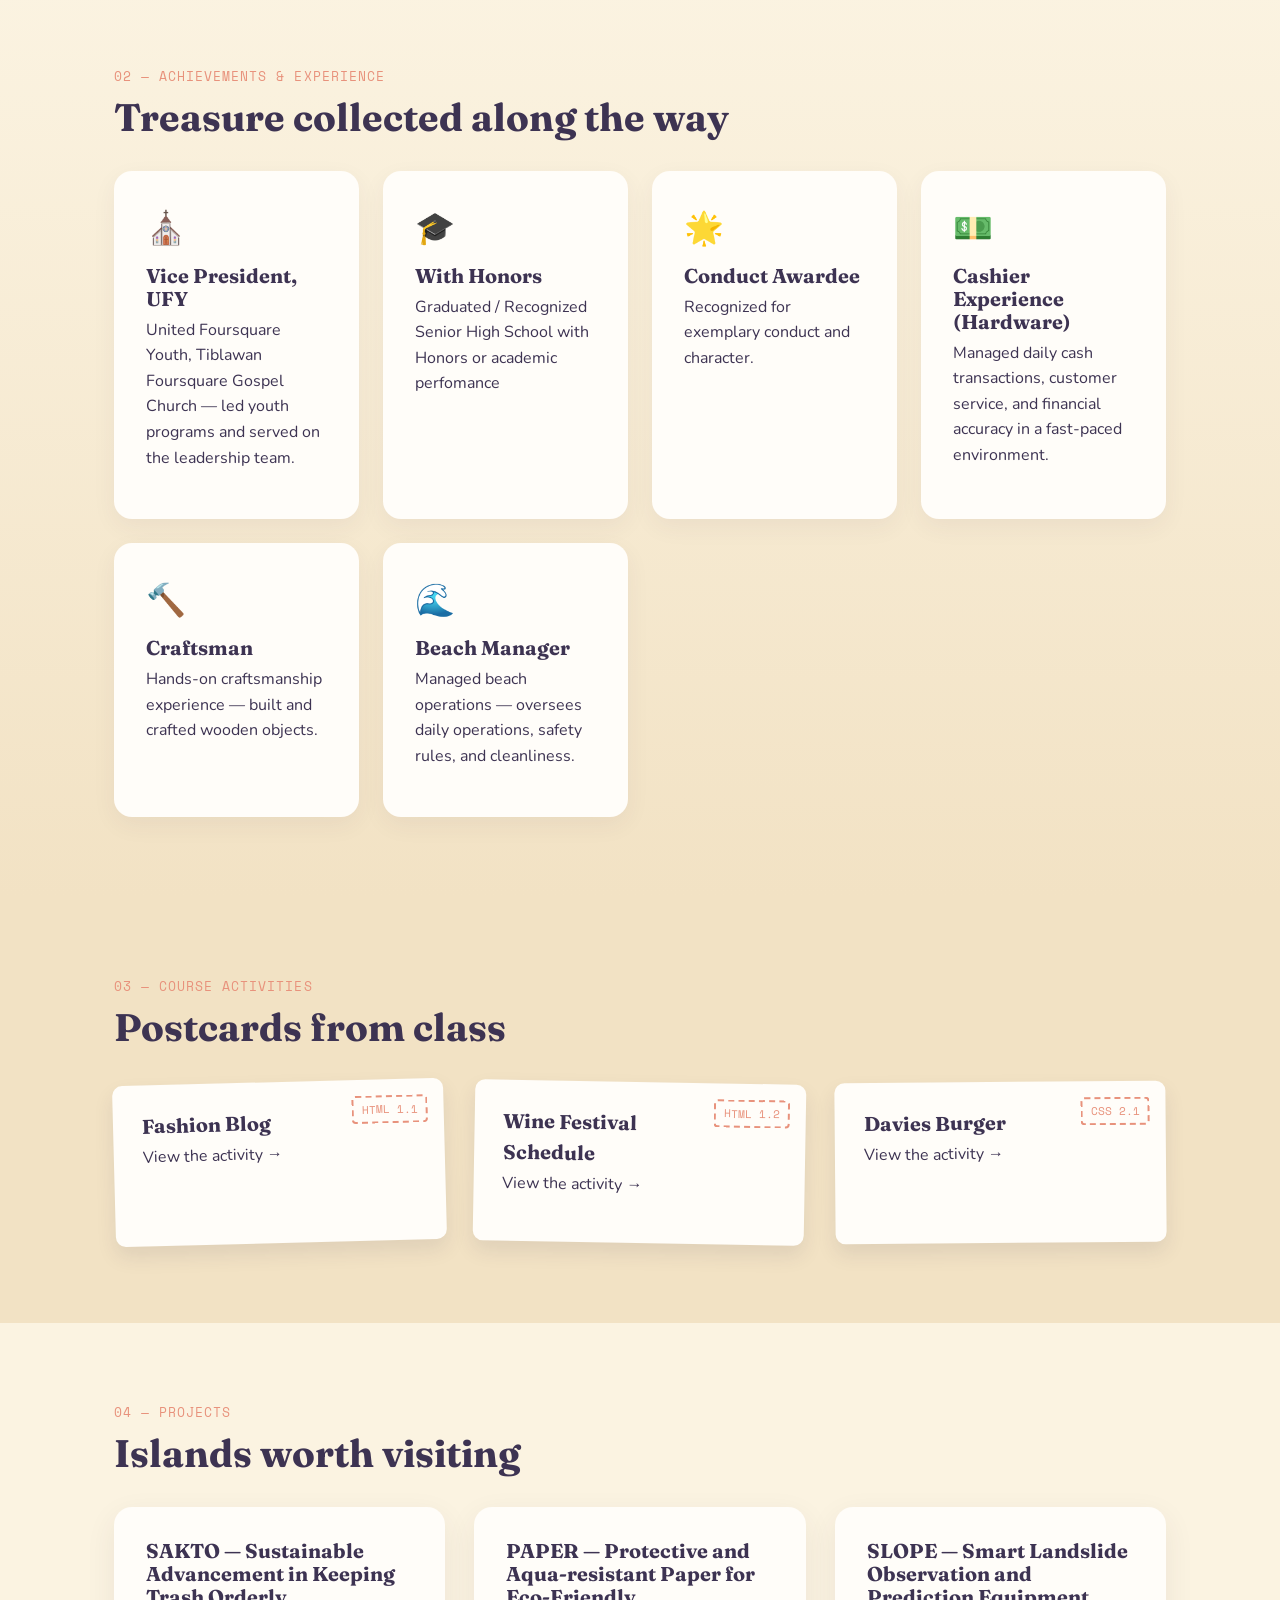
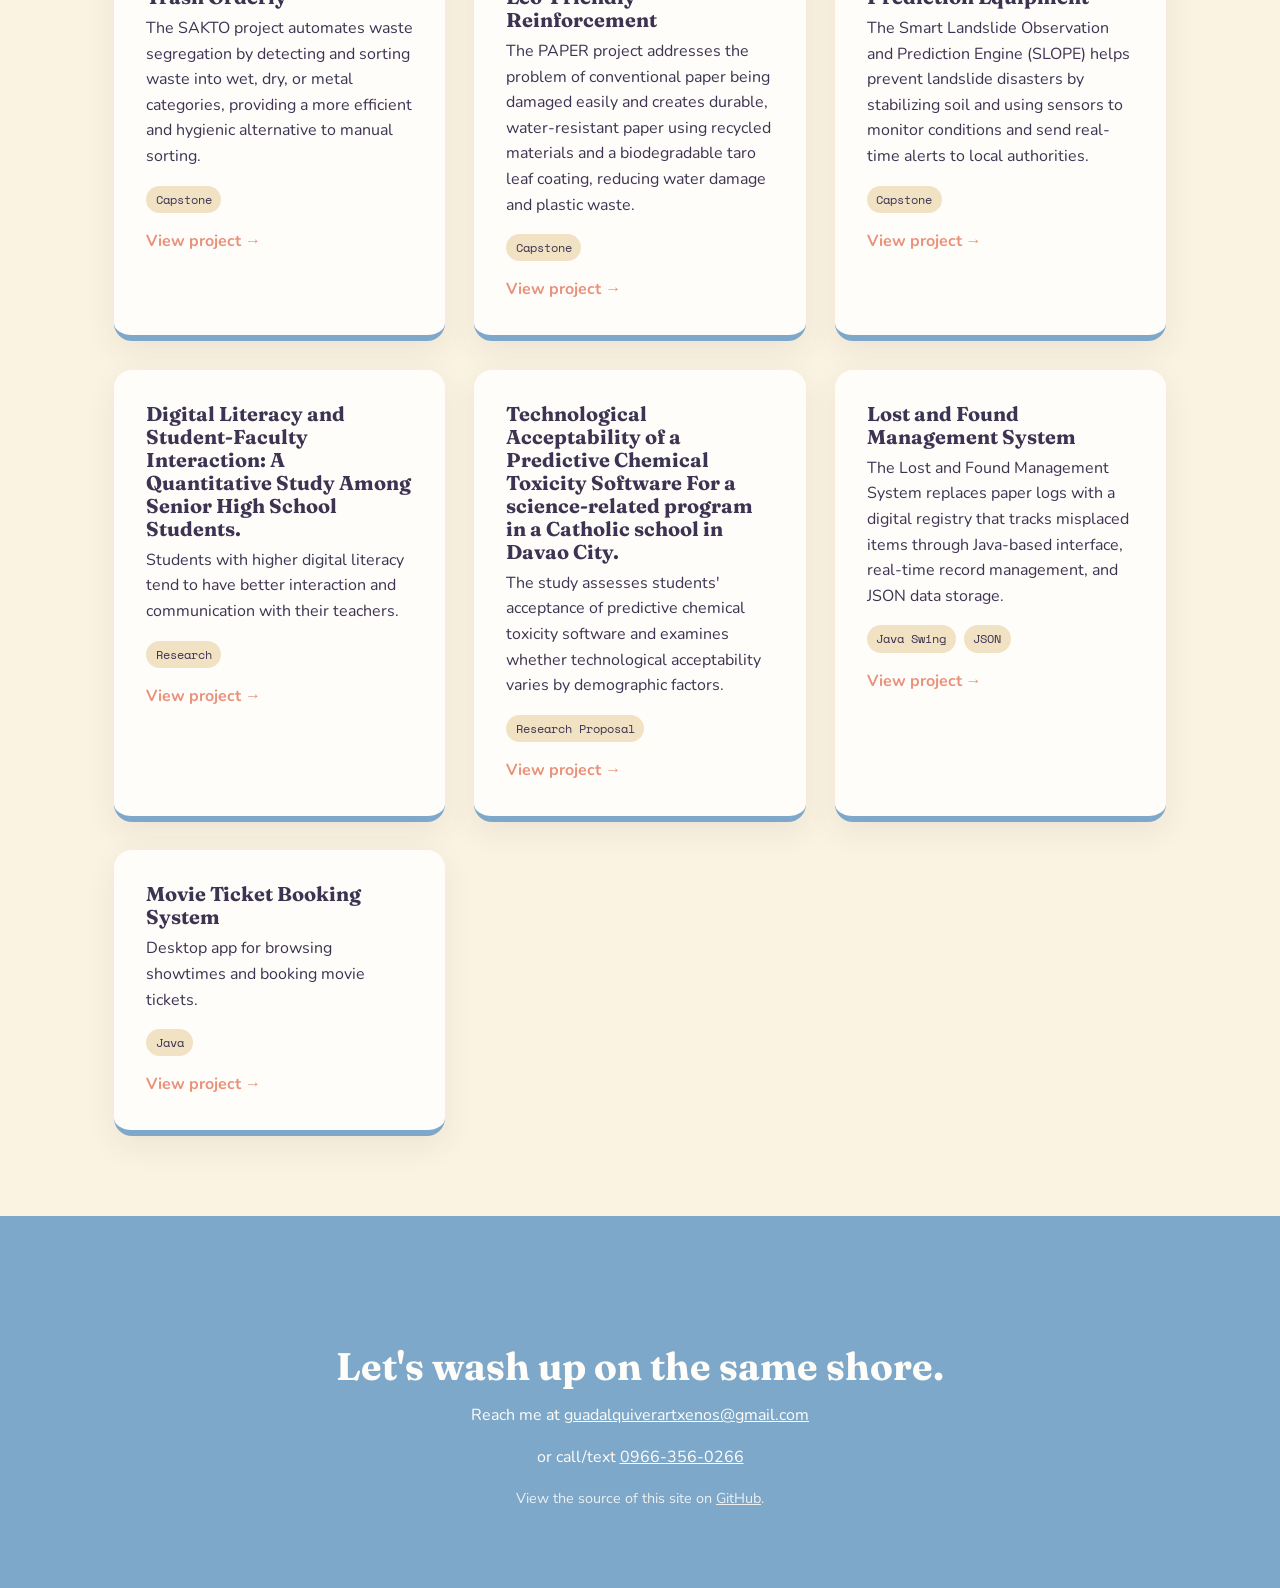
==== commit a932c292: "Updated" ====
--- a/Portfolio/index.html
+++ b/Portfolio/index.html
@@ -21,7 +21,7 @@
       <li><a href="#about">About</a></li>
       <li><a href="#achievements">Achievements</a></li>
       <li><a href="#activities">Course Activities</a></li>
-      <li><a href="#projects">Projects &amp; Skills</a></li>
+      <li><a href="#projects">Projects</a></li>
       <li><a href="#contact">Contact</a></li>
     </ul>
   </nav>
@@ -73,6 +73,9 @@
             <a href="https://www.instagram.com/xeno_cidex/" class="shell-link" target="_blank" rel="noopener">
               <span class="shell-icon">🐚</span> Instagram
             </a>
+            <a href="https://www.x.com/xenocide_x" class="shell-link" target="_blank" rel="noopener">
+              <span class="shell-icon">🐚</span> X (Twitter)
+            </a>
           </div>
         </div>
       </div>
@@ -107,12 +110,12 @@
           <article class="chest-card">
             <span class="chest-icon">🔨</span>
             <h3>Craftsman</h3>
-            <p>Hands-on craftsmanship experience — add specifics on the trade or projects here.</p>
+            <p>Hands-on craftsmanship experience — built and crafted wooden objects.</p>
           </article>
           <article class="chest-card">
             <span class="chest-icon">🌊</span>
             <h3>Beach Manager</h3>
-            <p>Managed beach operations — add specifics on responsibilities and scale here.</p>
+            <p>Managed beach operations — oversees daily operations, safety rules, and cleanliness.</p>
           </article>
         </div>
       </div>
@@ -144,58 +147,57 @@
       </div>
     </section>
 
-    <!-- ===== PROJECTS & SKILLS ===== -->
-    <section id="projects" class="section section--islands">
-      <div class="section-inner">
-        <p class="eyebrow">04 — Projects &amp; Skills</p>
-        <h2>Islands worth visiting</h2>
-        <div class="island-grid">
-          <article class="island-card">
-            <h3>SAKTO — Sustainable Advancement in Keeping Trash Orderly</h3>
-            <p>The SAKTO project automates waste segregation by detecting and sorting waste into wet, dry, or metal categories, providing a more efficient and hygienic alternative to manual sorting.</p>
-            <div class="skill-tags"><span>Capstone</span></div>
-            <a href="#" class="island-link">View project →</a>
-          </article>
-          <article class="island-card">
-            <h3>PAPER — Protective and Aqua-resistant Paper for Eco-Friendly Reinforcement</h3>
-            <p>The PAPER project addresses the problem of conventional paper being damaged easily and creates durable, water-resistant paper using recycled materials and a biodegradable taro leaf coating, reducing water damage and plastic waste.</p>
-            <div class="skill-tags"><span>Capstone</span></div>
-            <a href="#" class="island-link">View project →</a>
-          </article>
-          <article class="island-card">
-            <h3>SLOPE — Smart Landslide Observation and Prediction Equipment</h3>
-            <p>The Smart Landslide Observation and Prediction Engine (SLOPE) helps prevent landslide disasters by stabilizing soil and using sensors to monitor conditions and send real-time alerts to local authorities.</p>
-            <div class="skill-tags"><span>Capstone</span></div>
-            <a href="#" class="island-link">View project →</a>
-          </article>
-          <article class="island-card">
-            <h3>Digital Literacy and Student-Faculty Interaction: A Quantitative Study Among Senior High School Students.</h3>
-            <p>Students with higher digital literacy tend to have better interaction and communication with their teachers.
-            </p>
-            <div class="skill-tags"><span>Research</span></div>
-            <a href="#" class="island-link">View project →</a>
-          </article>
-          <article class="island-card">
-            <h3>Technological Acceptability of a Predictive Chemical Toxicity Software For a science-related program in a Catholic school in Davao City.</h3>
-            <p>The study assesses students' acceptance of predictive chemical toxicity software and examines whether technological acceptability varies by demographic factors.</p>
-            <div class="skill-tags"><span>Research Proposal</span></div>
-            <a href="#" class="island-link">View project →</a>
-          </article>
-          <article class="island-card">
-            <h3>Lost and Found Management System</h3>
-            <p>Desktop app for logging and matching lost and found items.</p>
-            <div class="skill-tags"><span>Java Swing</span></div>
-            <a href="#" class="island-link">View project →</a>
-          </article>
-          <article class="island-card">
-            <h3>Movie Ticket Booking System</h3>
-            <p>Desktop app for browsing showtimes and booking movie tickets.</p>
-            <div class="skill-tags"><span>Java</span></div>
-            <a href="#" class="island-link">View project →</a>
-          </article>
-        </div>
-      </div>
-    </section>
+<!-- ===== PROJECTS ===== -->
+<section id="projects" class="section section--islands">
+  <div class="section-inner">
+    <p class="eyebrow">04 — Projects</p>
+    <h2>Islands worth visiting</h2>
+    <div class="island-grid">
+      <article class="island-card">
+        <h3>SAKTO — Sustainable Advancement in Keeping Trash Orderly</h3>
+        <p>The SAKTO project automates waste segregation by detecting and sorting waste into wet, dry, or metal categories, providing a more efficient and hygienic alternative to manual sorting.</p>
+        <div class="skill-tags"><span>Capstone</span></div>
+        <a href="SAKTO_Capstone.pdf" target="_blank" rel="noopener" class="island-link">View project →</a>
+      </article>
+      <article class="island-card">
+        <h3>PAPER — Protective and Aqua-resistant Paper for Eco-Friendly Reinforcement</h3>
+        <p>The PAPER project addresses the problem of conventional paper being damaged easily and creates durable, water-resistant paper using recycled materials and a biodegradable taro leaf coating, reducing water damage and plastic waste.</p>
+        <div class="skill-tags"><span>Capstone</span></div>
+        <a href="PAPER_Capstone.pdf" target="_blank" rel="noopener" class="island-link">View project →</a>
+      </article>
+      <article class="island-card">
+        <h3>SLOPE — Smart Landslide Observation and Prediction Equipment</h3>
+        <p>The Smart Landslide Observation and Prediction Engine (SLOPE) helps prevent landslide disasters by stabilizing soil and using sensors to monitor conditions and send real-time alerts to local authorities.</p>
+        <div class="skill-tags"><span>Capstone</span></div>
+        <a href="SLOPE_Capstone.pdf" target="_blank" rel="noopener" class="island-link">View project →</a>
+      </article>
+      <article class="island-card">
+        <h3>Digital Literacy and Student-Faculty Interaction: A Quantitative Study Among Senior High School Students.</h3>
+        <p>Students with higher digital literacy tend to have better interaction and communication with their teachers.</p>
+        <div class="skill-tags"><span>Research</span></div>
+        <a href="Digital Literacy.pdf" target="_blank" rel="noopener" class="island-link">View project →</a>
+      </article>
+      <article class="island-card">
+        <h3>Technological Acceptability of a Predictive Chemical Toxicity Software For a science-related program in a Catholic school in Davao City.</h3>
+        <p>The study assesses students' acceptance of predictive chemical toxicity software and examines whether technological acceptability varies by demographic factors.</p>
+        <div class="skill-tags"><span>Research Proposal</span></div>
+        <a href="Chemical_Toxicity_Software.pdf" target="_blank" rel="noopener" class="island-link">View project →</a>
+      </article>
+      <article class="island-card">
+        <h3>Lost and Found Management System</h3>
+        <p>The Lost and Found Management System replaces paper logs with a digital registry that tracks misplaced items through Java-based interface, real-time record management, and JSON data storage.</p>
+        <div class="skill-tags"><span>Java Swing</span><span>JSON</span></div>
+        <a href="Lost_And_Found_System.pdf" target="_blank" rel="noopener" class="island-link">View project →</a>
+      </article>
+      <article class="island-card">
+        <h3>Movie Ticket Booking System</h3>
+        <p>Desktop app for browsing showtimes and booking movie tickets.</p>
+        <div class="skill-tags"><span>Java</span></div>
+        <a href="Movie Ticketing System (1).pdf" target="_blank" rel="noopener" class="island-link">View project →</a>
+      </article>
+    </div>
+  </div>
+</section>
 
   </main>
 
